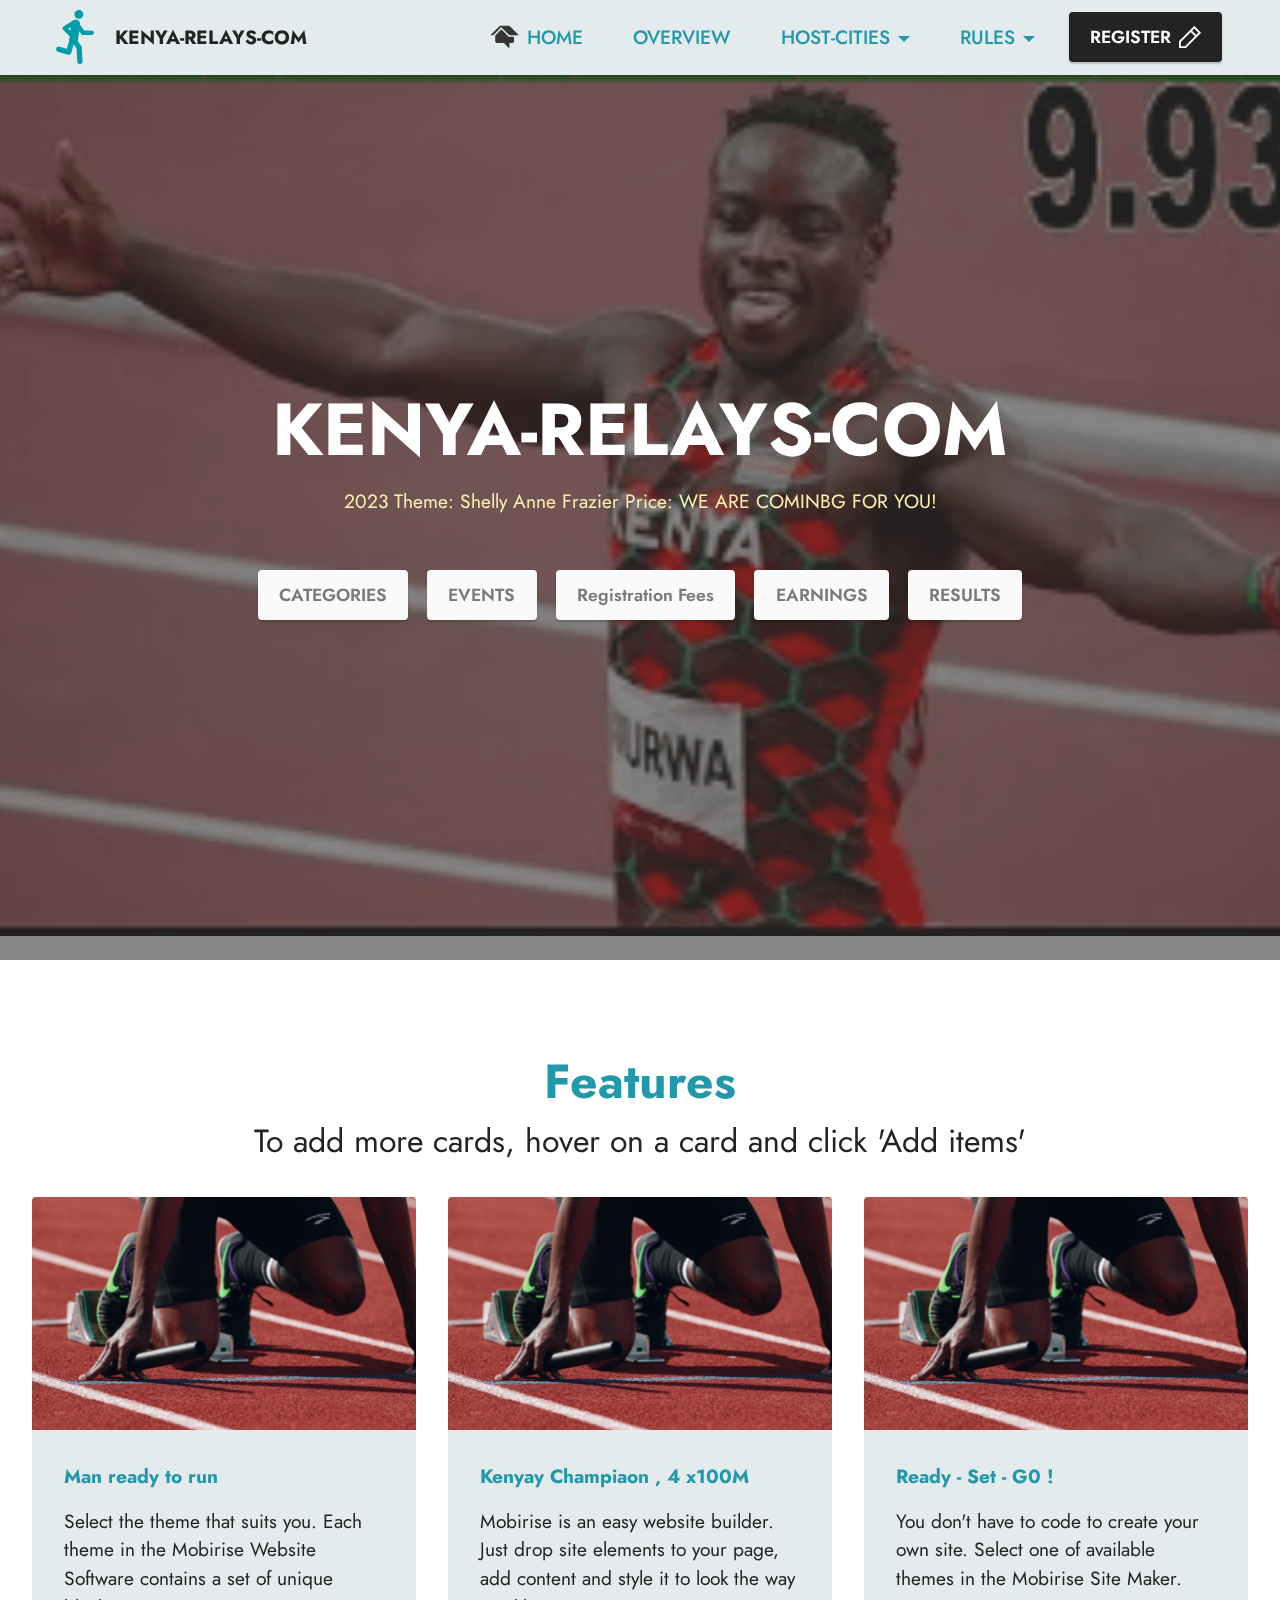
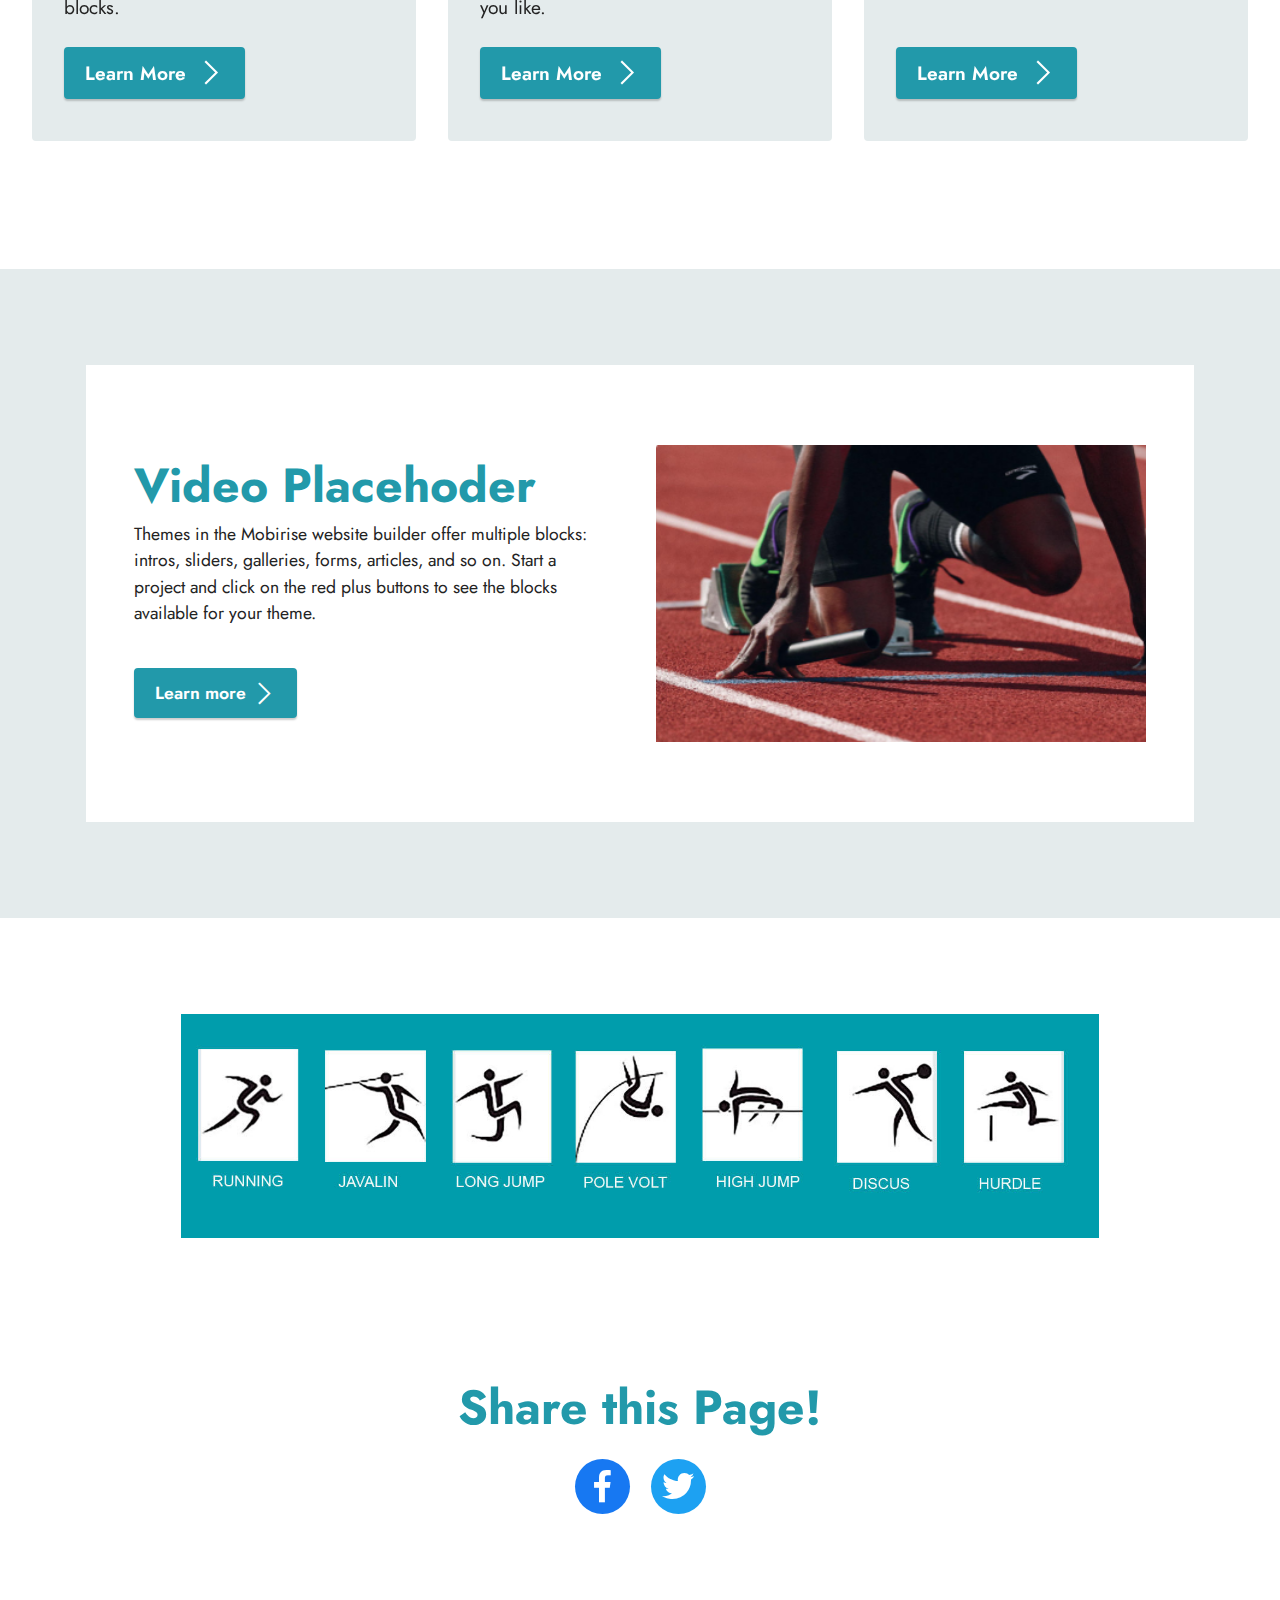
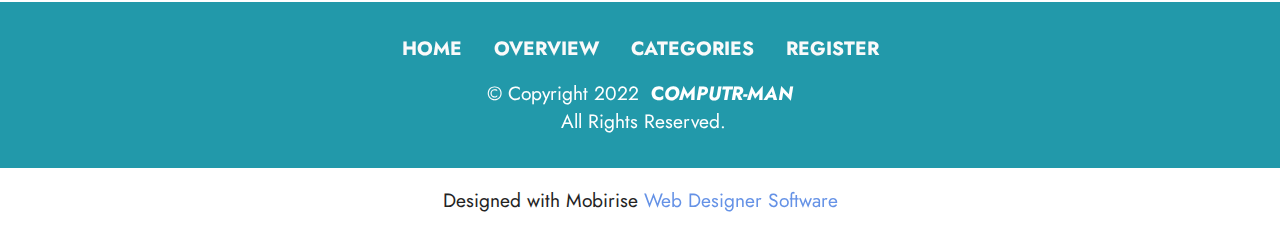
==== index.html @ 881597c3 "create github pages" ====
<!DOCTYPE html>
<html  >
<head>
  <!-- Site made with Mobirise Website Builder v5.6.11, https://mobirise.com -->
  <meta charset="UTF-8">
  <meta http-equiv="X-UA-Compatible" content="IE=edge">
  <meta name="generator" content="Mobirise v5.6.11, mobirise.com">
  <meta name="twitter:card" content="summary_large_image"/>
  <meta name="twitter:image:src" content="">
  <meta property="og:image" content="">
  <meta name="twitter:title" content="Home">
  <meta name="viewport" content="width=device-width, initial-scale=1, minimum-scale=1">
  <link rel="shortcut icon" href="assets/images/logo-copy-108x108.png" type="image/x-icon">
  <meta name="description" content="">
  
  
  <title>Home</title>
  <link rel="stylesheet" href="assets/web/assets/mobirise-icons2/mobirise2.css">
  <link rel="stylesheet" href="assets/bootstrap/css/bootstrap.min.css">
  <link rel="stylesheet" href="assets/bootstrap/css/bootstrap-grid.min.css">
  <link rel="stylesheet" href="assets/bootstrap/css/bootstrap-reboot.min.css">
  <link rel="stylesheet" href="assets/parallax/jarallax.css">
  <link rel="stylesheet" href="assets/dropdown/css/style.css">
  <link rel="stylesheet" href="assets/socicon/css/styles.css">
  <link rel="stylesheet" href="assets/theme/css/style.css">
  <link rel="preload" href="https://fonts.googleapis.com/css?family=Jost:100,200,300,400,500,600,700,800,900,100i,200i,300i,400i,500i,600i,700i,800i,900i&display=swap" as="style" onload="this.onload=null;this.rel='stylesheet'">
  <noscript><link rel="stylesheet" href="https://fonts.googleapis.com/css?family=Jost:100,200,300,400,500,600,700,800,900,100i,200i,300i,400i,500i,600i,700i,800i,900i&display=swap"></noscript>
  <link rel="preload" as="style" href="assets/mobirise/css/mbr-additional.css"><link rel="stylesheet" href="assets/mobirise/css/mbr-additional.css" type="text/css">
  
  
  
  
</head>
<body>
  
  <section data-bs-version="5.1" class="menu menu2 cid-tekeEX6i9Y" once="menu" id="menu2-0">
    
    <nav class="navbar navbar-dropdown navbar-fixed-top navbar-expand-lg">
        <div class="container-fluid">
            <div class="navbar-brand">
                <span class="navbar-logo">
                    <a href="index.html">
                        <img src="assets/images/logo-copy-108x108.png" alt="Mobirise Website Builder" style="height: 3.4rem;">
                    </a>
                </span>
                <span class="navbar-caption-wrap"><a class="navbar-caption text-black text-primary display-7" href="index.html">KENYA-RELAYS-COM</a></span>
            </div>
            <button class="navbar-toggler" type="button" data-toggle="collapse" data-bs-toggle="collapse" data-target="#navbarSupportedContent" data-bs-target="#navbarSupportedContent" aria-controls="navbarNavAltMarkup" aria-expanded="false" aria-label="Toggle navigation">
                <div class="hamburger">
                    <span></span>
                    <span></span>
                    <span></span>
                    <span></span>
                </div>
            </button>
            <div class="collapse navbar-collapse" id="navbarSupportedContent">
                <ul class="navbar-nav nav-dropdown" data-app-modern-menu="true"><li class="nav-item"><a class="nav-link link text-success text-primary display-7" href="index.html"><span class="socicon socicon-homeadvisor mbr-iconfont mbr-iconfont-btn" style="font-size: 28px; color: rgb(53, 53, 53);"></span>HOME</a></li><li class="nav-item"><a class="nav-link link text-success display-7" href="overview.html">OVERVIEW<br></a></li>
                    
                    <li class="nav-item dropdown"><a class="nav-link link dropdown-toggle text-success display-7" href="https://mobiri.se" data-toggle="dropdown-submenu" data-bs-toggle="dropdown" data-bs-auto-close="outside" aria-expanded="true">HOST-CITIES</a><div class="dropdown-menu" aria-labelledby="dropdown-150"><a class="dropdown-item text-success text-primary display-7" href="index.html">Kakamega</a><a class="dropdown-item text-success text-primary display-7" href="index.html">Kisumu</a><a class="dropdown-item text-success text-primary display-7" href="index.html">Machakos</a><a class="dropdown-item text-success text-primary display-7" href="index.html">Kissi</a><a class="dropdown-item text-success text-primary display-7" href="index.html">Mombasa</a><a class="dropdown-item text-success text-primary display-7" href="index.html">Nyeri</a><a class="dropdown-item text-success text-primary display-7" href="index.html">Nairobi</a><a class="text-success show dropdown-item text-primary display-7" href="index.html">Eldoret</a><a class="text-success show dropdown-item text-primary display-7" href="index.html">Malindi</a><a class="text-success dropdown-item text-primary display-7" href="index.html">Nakuru</a></div>
                    </li><li class="nav-item dropdown"><a class="nav-link link text-success text-primary dropdown-toggle display-7" href="rules.html" data-toggle="dropdown-submenu" data-bs-toggle="dropdown" data-bs-auto-close="outside" aria-expanded="false">RULES</a><div class="dropdown-menu" aria-labelledby="dropdown-817"><a class="text-success text-primary dropdown-item display-7" href="notice.html">Notice</a><a class="text-success text-primary show dropdown-item display-7" href="rules.html">Rules</a></div></li></ul>
                
                <div class="navbar-buttons mbr-section-btn"><a class="btn btn-black display-4" href="reg-fees.html"><span class="mobi-mbri mobi-mbri-edit-2 mbr-iconfont mbr-iconfont-btn"></span>REGISTER</a></div>
            </div>
        </div>
    </nav>
</section>

<section data-bs-version="5.1" class="header6 cid-tekeLaPb40 mbr-fullscreen mbr-parallax-background" id="header6-1">

    

    
    <div class="mbr-overlay" style="opacity: 0.6; background-color: rgb(53, 53, 53);"></div>

    <div class="align-center container">
        <div class="row justify-content-center">
            <div class="col-12 col-lg-10">
                <h1 class="mbr-section-title mbr-fonts-style mbr-white mb-3 display-1"><strong>KENYA-RELAYS-COM</strong></h1>
                
                <p class="mbr-text mbr-white mbr-fonts-style display-7">2023 Theme: Shelly Anne Frazier Price:&nbsp;WE ARE COMINBG FOR YOU!<br><br></p>
                <div class="mbr-section-btn mt-3"><a class="btn btn-white display-4" href="categories.html">CATEGORIES</a> <a class="btn btn-white display-4" href="events.html">EVENTS<br></a>  <a class="btn btn-white display-4" href="reg-fees.html">Registration Fees</a> <a class="btn btn-white display-4" href="earnings.html">EARNINGS</a> <a class="btn btn-white display-4" href="results.html">RESULTS</a></div>
            </div>
        </div>
    </div>
</section>

<section data-bs-version="5.1" class="features3 cid-telhMPk4mh" id="features3-2">
    
    
    <div class="container-fluid">
        <div class="mbr-section-head">
            <h4 class="mbr-section-title mbr-fonts-style align-center mb-0 display-2">
                <strong>Features</strong></h4>
            <h5 class="mbr-section-subtitle mbr-fonts-style align-center mb-0 mt-2 display-5">To add more cards, hover on a card and
                click 'Add items'</h5>
        </div>
        <div class="row mt-4">
            
            
            <div class="item features-image сol-12 col-md-6 col-lg-4 active">
                <div class="item-wrapper">
                    <div class="item-img">
                        <img src="assets/images/runner.png" alt="Mobirise Website Builder" data-slide-to="1" data-bs-slide-to="1">
                    </div>
                    <div class="item-content">
                        <h5 class="item-title mbr-fonts-style display-7"><strong>Man ready to run</strong></h5>
                        
                        <p class="mbr-text mbr-fonts-style mt-3 display-7">Select the theme that suits you. Each theme
                            in the Mobirise Website Software contains a set of unique blocks.<br></p>
                    </div>
                    <div class="mbr-section-btn item-footer mt-2"><a href="" class="btn item-btn btn-success display-7" target="_blank"><span class="mobi-mbri mobi-mbri-arrow-next mbr-iconfont mbr-iconfont-btn"></span>Learn More&nbsp;</a></div>
                </div>
            </div><div class="item features-image сol-12 col-md-6 col-lg-4">
                <div class="item-wrapper">
                    <div class="item-img">
                        <img src="assets/images/runner.png" alt="Mobirise Website Builder" data-slide-to="2" data-bs-slide-to="2">
                    </div>
                    <div class="item-content">
                        <h5 class="item-title mbr-fonts-style display-7"><strong>Kenyay Champiaon , 4 x100M</strong></h5>
                        
                        <p class="mbr-text mbr-fonts-style mt-3 display-7">Mobirise is an easy website builder. Just
                            drop site elements to your page, add content and style it to look the way you like.</p>
                    </div>
                    <div class="mbr-section-btn item-footer mt-2"><a href="" class="btn item-btn btn-success display-7" target="_blank"><span class="mobi-mbri mobi-mbri-arrow-next mbr-iconfont mbr-iconfont-btn"></span>Learn More&nbsp;</a></div>
                </div>
            </div><div class="item features-image сol-12 col-md-6 col-lg-4">
                <div class="item-wrapper">
                    <div class="item-img">
                        <img src="assets/images/runner.png" alt="Mobirise Website Builder" data-slide-to="1" data-bs-slide-to="1">
                    </div>
                    <div class="item-content">
                        <h5 class="item-title mbr-fonts-style display-7"><strong>Ready - Set - G0 !</strong></h5>
                        
                        <p class="mbr-text mbr-fonts-style mt-3 display-7">You don't have to code to create your own
                            site. Select one of available themes in the Mobirise Site Maker.</p>
                    </div>
                    <div class="mbr-section-btn item-footer mt-2"><a href="" class="btn item-btn btn-success display-7" target="_blank"><span class="mobi-mbri mobi-mbri-arrow-next mbr-iconfont mbr-iconfont-btn"></span>Learn More&nbsp;</a></div>
                </div>
            </div>
        </div>
    </div>
</section>

<section data-bs-version="5.1" class="features15 cid-temEpa8mpX" id="features16-y">

    

    
    
    <div class="container">
        <div class="content-wrapper">
            <div class="row align-items-center">
                <div class="col-12 col-lg">
                    <div class="text-wrapper">
                        <h6 class="card-title mbr-fonts-style display-2">
                            <strong>Video Placehoder</strong></h6>
                        <p class="mbr-text mbr-fonts-style mb-4 display-4">
                            Themes in the Mobirise website builder offer multiple blocks: intros, sliders, galleries, forms, articles, and so on. Start a project and click on the red plus buttons to see the blocks available for your theme.</p>
                        <div class="mbr-section-btn mt-3"><a class="btn btn-success display-4" href="https://mobiri.se"><span class="mobi-mbri mobi-mbri-arrow-next mbr-iconfont mbr-iconfont-btn"></span>Learn more</a></div>
                    </div>
                </div>
                <div class="col-12 col-lg-6">
                    <div class="image-wrapper">
                        <img src="assets/images/runner.png" alt="Mobirise Website Builder">
                    </div>
                </div>
            </div>
        </div>
    </div>
</section>

<section data-bs-version="5.1" class="image3 cid-teni9Fc3ze" id="image3-11">
    

    
    

    <div class="container">
        <div class="row justify-content-center">
            <div class="col-12 col-lg-10">
                <div class="image-wrapper">
                    <img src="assets/images/8-events-1440x351.jpg" alt="Mobirise Website Builder">
                    <p class="mbr-description mbr-fonts-style mt-2 align-center display-5"></p>
                </div>
            </div>
        </div>
    </div>
</section>

<section data-bs-version="5.1" class="social1 cid-telnlVUtjR" id="share1-8">
    
    

    
    

    <div class="container">
        <div class="media-container-row">
            <div class="col-12">
                <h3 class="mbr-section-title mb-3 align-center mbr-fonts-style display-2">
                    <strong>Share this Page!</strong>
                </h3>
                <div>
                    <div class="mbr-social-likes align-center">
                        <span class="btn btn-social socicon-bg-facebook facebook m-2">
                            <i class="socicon socicon-facebook"></i>
                        </span>
                        <span class="btn btn-social twitter socicon-bg-twitter m-2">
                            <i class="socicon socicon-twitter"></i>
                        </span>
                        
                        
                        
                        
                    </div>
                </div>
            </div>
        </div>
    </div>
</section>

<section data-bs-version="5.1" class="footer3 cid-terdnxniar" once="footers" id="footer3-33">

    

    

    <div class="container">
        <div class="media-container-row align-center mbr-white">
            <div class="row row-links">
                <ul class="foot-menu">
                    
                    
                    
                    
                    
                <li class="foot-menu-item mbr-fonts-style display-7"><a class="text-white text-primary" href="index.html" target="_blank"><strong>HOME</strong></a></li><li class="foot-menu-item mbr-fonts-style display-7"><a class="text-white text-primary" href="overview.html" target="_blank"><strong>OVERVIEW</strong></a></li><li class="foot-menu-item mbr-fonts-style display-7"><a class="text-white text-primary" href="categories.html" target="_blank"><strong>CATEGORIES</strong></a></li><li class="foot-menu-item mbr-fonts-style display-7"><a class="text-white text-primary" href="reg-fees.html" target="_blank"><strong>REGISTER</strong></a></li></ul>
            </div>
            
            <div class="row row-copirayt">
                <p class="mbr-text mb-0 mbr-fonts-style mbr-white align-center display-7">
                    © Copyright 2022&nbsp;&nbsp;<strong>C<em>OMPUTR-MAN</em></strong><br>&nbsp;All Rights Reserved.
                </p>
            </div>
        </div>
    </div>
</section><section class="display-7" style="padding: 0;align-items: center;justify-content: center;flex-wrap: wrap;    align-content: center;display: flex;position: relative;height: 4rem;"><a href="https://mobiri.se/143022" style="flex: 1 1;height: 4rem;position: absolute;width: 100%;z-index: 1;"><img alt="" style="height: 4rem;" src="[data-uri]"></a><p style="margin: 0;text-align: center;" class="display-7">Designed with Mobirise &#8204;</p><a style="z-index:1" href="https://mobirise.com/website-design-software.html">Web Designer Software</a></section><script src="assets/bootstrap/js/bootstrap.bundle.min.js"></script>  <script src="assets/parallax/jarallax.js"></script>  <script src="assets/smoothscroll/smooth-scroll.js"></script>  <script src="assets/ytplayer/index.js"></script>  <script src="assets/dropdown/js/navbar-dropdown.js"></script>  <script src="assets/sociallikes/social-likes.js"></script>  <script src="assets/theme/js/script.js"></script>  
  
  
 <div id="scrollToTop" class="scrollToTop mbr-arrow-up"><a style="text-align: center;"><i class="mbr-arrow-up-icon mbr-arrow-up-icon-cm cm-icon cm-icon-smallarrow-up"></i></a></div>
  </body>
</html>
---- assets/web/assets/mobirise-icons2/mobirise2.css ----
@font-face {
  font-family: 'Moririse2';
  font-display: swap;
  src:  url('mobirise2.eot?f2bix4');
  src:  url('mobirise2.eot?f2bix4#iefix') format('embedded-opentype'),
    url('mobirise2.ttf?f2bix4') format('truetype'),
    url('mobirise2.woff?f2bix4') format('woff'),
    url('mobirise2.svg?f2bix4#mobirise2') format('svg');
  font-weight: normal;
  font-style: normal;
}

[class^="mobi-"], [class*=" mobi-"] {
  /* use !important to prevent issues with browser extensions that change fonts */
  font-family: 'Moririse2' !important;
  speak: none;
  font-style: normal;
  font-weight: normal;
  font-variant: normal;
  text-transform: none;
  line-height: 1;

  /* Better Font Rendering =========== */
  -webkit-font-smoothing: antialiased;
  -moz-osx-font-smoothing: grayscale;
}

.mobi-mbri-add-submenu:before {
  content: "\e900";
}
.mobi-mbri-alert:before {
  content: "\e901";
}
.mobi-mbri-align-center:before {
  content: "\e902";
}
.mobi-mbri-align-justify:before {
  content: "\e903";
}
.mobi-mbri-align-left:before {
  content: "\e904";
}
.mobi-mbri-align-right:before {
  content: "\e905";
}
.mobi-mbri-android:before {
  content: "\e906";
}
.mobi-mbri-apple:before {
  content: "\e907";
}
.mobi-mbri-arrow-down:before {
  content: "\e908";
}
.mobi-mbri-arrow-next:before {
  content: "\e909";
}
.mobi-mbri-arrow-prev:before {
  content: "\e90a";
}
.mobi-mbri-arrow-up:before {
  content: "\e90b";
}
.mobi-mbri-bold:before {
  content: "\e90c";
}
.mobi-mbri-bookmark:before {
  content: "\e90d";
}
.mobi-mbri-bootstrap:before {
  content: "\e90e";
}
.mobi-mbri-briefcase:before {
  content: "\e90f";
}
.mobi-mbri-browse:before {
  content: "\e910";
}
.mobi-mbri-bulleted-list:before {
  content: "\e911";
}
.mobi-mbri-calendar:before {
  content: "\e912";
}
.mobi-mbri-camera:before {
  content: "\e913";
}
.mobi-mbri-cart-add:before {
  content: "\e914";
}
.mobi-mbri-cart-full:before {
  content: "\e915";
}
.mobi-mbri-cash:before {
  content: "\e916";
}
.mobi-mbri-change-style:before {
  content: "\e917";
}
.mobi-mbri-chat:before {
  content: "\e918";
}
.mobi-mbri-clock:before {
  content: "\e919";
}
.mobi-mbri-close:before {
  content: "\e91a";
}
.mobi-mbri-cloud:before {
  content: "\e91b";
}
.mobi-mbri-code:before {
  content: "\e91c";
}
.mobi-mbri-contact-form:before {
  content: "\e91d";
}
.mobi-mbri-credit-card:before {
  content: "\e91e";
}
.mobi-mbri-cursor-click:before {
  content: "\e91f";
}
.mobi-mbri-cust-feedback:before {
  content: "\e920";
}
.mobi-mbri-database:before {
  content: "\e921";
}
.mobi-mbri-delivery:before {
  content: "\e922";
}
.mobi-mbri-desktop:before {
  content: "\e923";
}
.mobi-mbri-devices:before {
  content: "\e924";
}
.mobi-mbri-down:before {
  content: "\e925";
}
.mobi-mbri-download-2:before {
  content: "\e926";
}
.mobi-mbri-download:before {
  content: "\e927";
}
.mobi-mbri-drag-n-drop-2:before {
  content: "\e928";
}
.mobi-mbri-drag-n-drop:before {
  content: "\e929";
}
.mobi-mbri-edit-2:before {
  content: "\e92a";
}
.mobi-mbri-edit:before {
  content: "\e92b";
}
.mobi-mbri-error:before {
  content: "\e92c";
}
.mobi-mbri-extension:before {
  content: "\e92d";
}
.mobi-mbri-features:before {
  content: "\e92e";
}
.mobi-mbri-file:before {
  content: "\e92f";
}
.mobi-mbri-flag:before {
  content: "\e930";
}
.mobi-mbri-folder:before {
  content: "\e931";
}
.mobi-mbri-gift:before {
  content: "\e932";
}
.mobi-mbri-github:before {
  content: "\e933";
}
.mobi-mbri-globe-2:before {
  content: "\e934";
}
.mobi-mbri-globe:before {
  content: "\e935";
}
.mobi-mbri-growing-chart:before {
  content: "\e936";
}
.mobi-mbri-hearth:before {
  content: "\e937";
}
.mobi-mbri-help:before {
  content: "\e938";
}
.mobi-mbri-home:before {
  content: "\e939";
}
.mobi-mbri-hot-cup:before {
  content: "\e93a";
}
.mobi-mbri-idea:before {
  content: "\e93b";
}
.mobi-mbri-image-gallery:before {
  content: "\e93c";
}
.mobi-mbri-image-slider:before {
  content: "\e93d";
}
.mobi-mbri-info:before {
  content: "\e93e";
}
.mobi-mbri-italic:before {
  content: "\e93f";
}
.mobi-mbri-key:before {
  content: "\e940";
}
.mobi-mbri-laptop:before {
  content: "\e941";
}
.mobi-mbri-layers:before {
  content: "\e942";
}
.mobi-mbri-left-right:before {
  content: "\e943";
}
.mobi-mbri-left:before {
  content: "\e944";
}
.mobi-mbri-letter:before {
  content: "\e945";
}
.mobi-mbri-like:before {
  content: "\e946";
}
.mobi-mbri-link:before {
  content: "\e947";
}
.mobi-mbri-lock:before {
  content: "\e948";
}
.mobi-mbri-login:before {
  content: "\e949";
}
.mobi-mbri-logout:before {
  content: "\e94a";
}
.mobi-mbri-magic-stick:before {
  content: "\e94b";
}
.mobi-mbri-map-pin:before {
  content: "\e94c";
}
.mobi-mbri-menu:before {
  content: "\e94d";
}
.mobi-mbri-mobile-2:before {
  content: "\e94e";
}
.mobi-mbri-mobile-horizontal:before {
  content: "\e94f";
}
.mobi-mbri-mobile:before {
  content: "\e950";
}
.mobi-mbri-mobirise:before {
  content: "\e951";
}
.mobi-mbri-more-horizontal:before {
  content: "\e952";
}
.mobi-mbri-more-vertical:before {
  content: "\e953";
}
.mobi-mbri-music:before {
  content: "\e954";
}
.mobi-mbri-new-file:before {
  content: "\e955";
}
.mobi-mbri-numbered-list:before {
  content: "\e956";
}
.mobi-mbri-opened-folder:before {
  content: "\e957";
}
.mobi-mbri-pages:before {
  content: "\e958";
}
.mobi-mbri-paper-plane:before {
  content: "\e959";
}
.mobi-mbri-paperclip:before {
  content: "\e95a";
}
.mobi-mbri-phone:before {
  content: "\e95b";
}
.mobi-mbri-photo:before {
  content: "\e95c";
}
.mobi-mbri-photos:before {
  content: "\e95d";
}
.mobi-mbri-pin:before {
  content: "\e95e";
}
.mobi-mbri-play:before {
  content: "\e95f";
}
.mobi-mbri-plus:before {
  content: "\e960";
}
.mobi-mbri-preview:before {
  content: "\e961";
}
.mobi-mbri-print:before {
  content: "\e962";
}
.mobi-mbri-protect:before {
  content: "\e963";
}
.mobi-mbri-question:before {
  content: "\e964";
}
.mobi-mbri-quote-left:before {
  content: "\e965";
}
.mobi-mbri-quote-right:before {
  content: "\e966";
}
.mobi-mbri-redo:before {
  content: "\e967";
}
.mobi-mbri-refresh:before {
  content: "\e968";
}
.mobi-mbri-responsive-2:before {
  content: "\e969";
}
.mobi-mbri-responsive:before {
  content: "\e96a";
}
.mobi-mbri-right:before {
  content: "\e96b";
}
.mobi-mbri-rocket:before {
  content: "\e96c";
}
.mobi-mbri-sad-face:before {
  content: "\e96d";
}
.mobi-mbri-sale:before {
  content: "\e96e";
}
.mobi-mbri-save:before {
  content: "\e96f";
}
.mobi-mbri-search:before {
  content: "\e970";
}
.mobi-mbri-setting-2:before {
  content: "\e971";
}
.mobi-mbri-setting-3:before {
  content: "\e972";
}
.mobi-mbri-setting:before {
  content: "\e973";
}
.mobi-mbri-share:before {
  content: "\e974";
}
.mobi-mbri-shopping-bag:before {
  content: "\e975";
}
.mobi-mbri-shopping-basket:before {
  content: "\e976";
}
.mobi-mbri-shopping-cart:before {
  content: "\e977";
}
.mobi-mbri-sites:before {
  content: "\e978";
}
.mobi-mbri-smile-face:before {
  content: "\e979";
}
.mobi-mbri-speed:before {
  content: "\e97a";
}
.mobi-mbri-star:before {
  content: "\e97b";
}
.mobi-mbri-success:before {
  content: "\e97c";
}
.mobi-mbri-sun:before {
  content: "\e97d";
}
.mobi-mbri-sun2:before {
  content: "\e97e";
}
.mobi-mbri-tablet-vertical:before {
  content: "\e97f";
}
.mobi-mbri-tablet:before {
  content: "\e980";
}
.mobi-mbri-target:before {
  content: "\e981";
}
.mobi-mbri-timer:before {
  content: "\e982";
}
.mobi-mbri-to-ftp:before {
  content: "\e983";
}
.mobi-mbri-to-local-drive:before {
  content: "\e984";
}
.mobi-mbri-touch-swipe:before {
  content: "\e985";
}
.mobi-mbri-touch:before {
  content: "\e986";
}
.mobi-mbri-trash:before {
  content: "\e987";
}
.mobi-mbri-underline:before {
  content: "\e988";
}
.mobi-mbri-undo:before {
  content: "\e989";
}
.mobi-mbri-unlink:before {
  content: "\e98a";
}
.mobi-mbri-unlock:before {
  content: "\e98b";
}
.mobi-mbri-up-down:before {
  content: "\e98c";
}
.mobi-mbri-up:before {
  content: "\e98d";
}
.mobi-mbri-update:before {
  content: "\e98e";
}
.mobi-mbri-upload-2:before {
  content: "\e98f";
}
.mobi-mbri-upload:before {
  content: "\e990";
}
.mobi-mbri-user-2:before {
  content: "\e991";
}
.mobi-mbri-user:before {
  content: "\e992";
}
.mobi-mbri-users:before {
  content: "\e993";
}
.mobi-mbri-video-play:before {
  content: "\e994";
}
.mobi-mbri-video:before {
  content: "\e995";
}
.mobi-mbri-watch:before {
  content: "\e996";
}
.mobi-mbri-website-theme-2:before {
  content: "\e997";
}
.mobi-mbri-website-theme:before {
  content: "\e998";
}
.mobi-mbri-wifi:before {
  content: "\e999";
}
.mobi-mbri-windows:before {
  content: "\e99a";
}
.mobi-mbri-zoom-in:before {
  content: "\e99b";
}
.mobi-mbri-zoom-out:before {
  content: "\e99c";
}
---- assets/parallax/jarallax.css ----
.jarallax {
    position: relative;
    z-index: 0;
}
.jarallax > .jarallax-img {
    position: absolute;
    object-fit: cover;
    /* support for plugin https://github.com/bfred-it/object-fit-images */
    font-family: 'object-fit: cover;';
    top: 0;
    left: 0;
    width: 100%;
    height: 100%;
    z-index: -1;
}
---- assets/dropdown/css/style.css ----
.navbar-dropdown {
  left: 0;
  padding: 0;
  position: absolute;
  right: 0;
  top: 0;
  transition: all 0.45s ease;
  z-index: 1030;
  background: #282828; }
  .navbar-dropdown .navbar-logo {
    margin-right: 0.8rem;
    transition: margin 0.3s ease-in-out;
    vertical-align: middle; }
    .navbar-dropdown .navbar-logo img {
      height: 3.125rem;
      transition: all 0.3s ease-in-out; }
    .navbar-dropdown .navbar-logo.mbr-iconfont {
      font-size: 3.125rem;
      line-height: 3.125rem; }
  .navbar-dropdown .navbar-caption {
    font-weight: 700;
    white-space: normal;
    vertical-align: -4px;
    line-height: 3.125rem !important; }
    .navbar-dropdown .navbar-caption, .navbar-dropdown .navbar-caption:hover {
      color: inherit;
      text-decoration: none; }
  .navbar-dropdown .mbr-iconfont + .navbar-caption {
    vertical-align: -1px; }
  .navbar-dropdown.navbar-fixed-top {
    position: fixed; }
  .navbar-dropdown .navbar-brand span {
    vertical-align: -4px; }
  .navbar-dropdown.bg-color.transparent {
    background: none; }
  .navbar-dropdown.navbar-short .navbar-brand {
    padding: 0.625rem 0; }
    .navbar-dropdown.navbar-short .navbar-brand span {
      vertical-align: -1px; }
  .navbar-dropdown.navbar-short .navbar-caption {
    line-height: 2.375rem !important;
    vertical-align: -2px; }
  .navbar-dropdown.navbar-short .navbar-logo {
    margin-right: 0.5rem; }
    .navbar-dropdown.navbar-short .navbar-logo img {
      height: 2.375rem; }
    .navbar-dropdown.navbar-short .navbar-logo.mbr-iconfont {
      font-size: 2.375rem;
      line-height: 2.375rem; }
  .navbar-dropdown.navbar-short .mbr-table-cell {
    height: 3.625rem; }
  .navbar-dropdown .navbar-close {
    left: 0.6875rem;
    position: fixed;
    top: 0.75rem;
    z-index: 1000; }
  .navbar-dropdown .hamburger-icon {
    content: "";
    display: inline-block;
    vertical-align: middle;
    width: 16px;
    -webkit-box-shadow: 0 -6px 0 1px #282828,0 0 0 1px #282828,0 6px 0 1px #282828;
    -moz-box-shadow: 0 -6px 0 1px #282828,0 0 0 1px #282828,0 6px 0 1px #282828;
    box-shadow: 0 -6px 0 1px #282828,0 0 0 1px #282828,0 6px 0 1px #282828; }

.dropdown-menu .dropdown-toggle[data-toggle="dropdown-submenu"]::after {
  border-bottom: 0.35em solid transparent;
  border-left: 0.35em solid;
  border-right: 0;
  border-top: 0.35em solid transparent;
  margin-left: 0.3rem; }

.dropdown-menu .dropdown-item:focus {
  outline: 0; }

.nav-dropdown {
  font-size: 0.75rem;
  font-weight: 500;
  height: auto !important; }
  .nav-dropdown .nav-btn {
    padding-left: 1rem; }
  .nav-dropdown .link {
    margin: .667em 1.667em;
    font-weight: 500;
    padding: 0;
    transition: color .2s ease-in-out; }
    .nav-dropdown .link.dropdown-toggle {
      margin-right: 2.583em; }
      .nav-dropdown .link.dropdown-toggle::after {
        margin-left: .25rem;
        border-top: 0.35em solid;
        border-right: 0.35em solid transparent;
        border-left: 0.35em solid transparent;
        border-bottom: 0; }
      .nav-dropdown .link.dropdown-toggle[aria-expanded="true"] {
        margin: 0;
        padding: 0.667em 3.263em  0.667em 1.667em; }
  .nav-dropdown .link::after,
  .nav-dropdown .dropdown-item::after {
    color: inherit; }
  .nav-dropdown .btn {
    font-size: 0.75rem;
    font-weight: 700;
    letter-spacing: 0;
    margin-bottom: 0;
    padding-left: 1.25rem;
    padding-right: 1.25rem; }
  .nav-dropdown .dropdown-menu {
    border-radius: 0;
    border: 0;
    left: 0;
    margin: 0;
    padding-bottom: 1.25rem;
    padding-top: 1.25rem;
    position: relative; }
  .nav-dropdown .dropdown-submenu {
    margin-left: 0.125rem;
    top: 0; }
  .nav-dropdown .dropdown-item {
    font-weight: 500;
    line-height: 2;
    padding: 0.3846em 4.615em 0.3846em 1.5385em;
    position: relative;
    transition: color .2s ease-in-out, background-color .2s ease-in-out; }
    .nav-dropdown .dropdown-item::after {
      margin-top: -0.3077em;
      position: absolute;
      right: 1.1538em;
      top: 50%; }
    .nav-dropdown .dropdown-item:focus, .nav-dropdown .dropdown-item:hover {
      background: none; }

@media (max-width: 767px) {
  .nav-dropdown.navbar-toggleable-sm {
    bottom: 0;
    display: none;
    left: 0;
    overflow-x: hidden;
    position: fixed;
    top: 0;
    transform: translateX(-100%);
    -ms-transform: translateX(-100%);
    -webkit-transform: translateX(-100%);
    width: 18.75rem;
    z-index: 999; } }
.nav-dropdown.navbar-toggleable-xl {
  bottom: 0;
  display: none;
  left: 0;
  overflow-x: hidden;
  position: fixed;
  top: 0;
  transform: translateX(-100%);
  -ms-transform: translateX(-100%);
  -webkit-transform: translateX(-100%);
  width: 18.75rem;
  z-index: 999; }

.nav-dropdown-sm {
  display: block !important;
  overflow-x: hidden;
  overflow: auto;
  padding-top: 3.875rem; }
  .nav-dropdown-sm::after {
    content: "";
    display: block;
    height: 3rem;
    width: 100%; }
  .nav-dropdown-sm.collapse.in ~ .navbar-close {
    display: block !important; }
  .nav-dropdown-sm.collapsing, .nav-dropdown-sm.collapse.in {
    transform: translateX(0);
    -ms-transform: translateX(0);
    -webkit-transform: translateX(0);
    transition: all 0.25s ease-out;
    -webkit-transition: all 0.25s ease-out;
    background: #282828; }
  .nav-dropdown-sm.collapsing[aria-expanded="false"] {
    transform: translateX(-100%);
    -ms-transform: translateX(-100%);
    -webkit-transform: translateX(-100%); }
  .nav-dropdown-sm .nav-item {
    display: block;
    margin-left: 0 !important;
    padding-left: 0; }
  .nav-dropdown-sm .link,
  .nav-dropdown-sm .dropdown-item {
    border-top: 1px dotted rgba(255, 255, 255, 0.1);
    font-size: 0.8125rem;
    line-height: 1.6;
    margin: 0 !important;
    padding: 0.875rem 2.4rem 0.875rem 1.5625rem !important;
    position: relative;
    white-space: normal; }
    .nav-dropdown-sm .link:focus, .nav-dropdown-sm .link:hover,
    .nav-dropdown-sm .dropdown-item:focus,
    .nav-dropdown-sm .dropdown-item:hover {
      background: rgba(0, 0, 0, 0.2) !important;
      color: #c0a375; }
  .nav-dropdown-sm .nav-btn {
    position: relative;
    padding: 1.5625rem 1.5625rem 0 1.5625rem; }
    .nav-dropdown-sm .nav-btn::before {
      border-top: 1px dotted rgba(255, 255, 255, 0.1);
      content: "";
      left: 0;
      position: absolute;
      top: 0;
      width: 100%; }
    .nav-dropdown-sm .nav-btn + .nav-btn {
      padding-top: 0.625rem; }
      .nav-dropdown-sm .nav-btn + .nav-btn::before {
        display: none; }
  .nav-dropdown-sm .btn {
    padding: 0.625rem 0; }
  .nav-dropdown-sm .dropdown-toggle[data-toggle="dropdown-submenu"]::after {
    margin-left: .25rem;
    border-top: 0.35em solid;
    border-right: 0.35em solid transparent;
    border-left: 0.35em solid transparent;
    border-bottom: 0; }
  .nav-dropdown-sm .dropdown-toggle[data-toggle="dropdown-submenu"][aria-expanded="true"]::after {
    border-top: 0;
    border-right: 0.35em solid transparent;
    border-left: 0.35em solid transparent;
    border-bottom: 0.35em solid; }
  .nav-dropdown-sm .dropdown-menu {
    margin: 0;
    padding: 0;
    position: relative;
    top: 0;
    left: 0;
    width: 100%;
    border: 0;
    float: none;
    border-radius: 0;
    background: none; }
  .nav-dropdown-sm .dropdown-submenu {
    left: 100%;
    margin-left: 0.125rem;
    margin-top: -1.25rem;
    top: 0; }

.navbar-toggleable-sm .nav-dropdown .dropdown-menu {
  position: absolute; }

.navbar-toggleable-sm .nav-dropdown .dropdown-submenu {
  left: 100%;
  margin-left: 0.125rem;
  margin-top: -1.25rem;
  top: 0; }

.navbar-toggleable-sm.opened .nav-dropdown .dropdown-menu {
  position: relative; }

.navbar-toggleable-sm.opened .nav-dropdown .dropdown-submenu {
  left: 0;
  margin-left: 00rem;
  margin-top: 0rem;
  top: 0; }

.is-builder .nav-dropdown.collapsing {
  transition: none !important; }
---- assets/socicon/css/styles.css ----
@charset "UTF-8";

@font-face {
  font-family: 'Socicon';
  src:  url('../fonts/socicon.eot');
  src:  url('../fonts/socicon.eot?#iefix') format('embedded-opentype'),
    url('../fonts/socicon.woff2') format('woff2'),
    url('../fonts/socicon.ttf') format('truetype'),
    url('../fonts/socicon.woff') format('woff'),
    url('../fonts/socicon.svg#socicon') format('svg');
  font-weight: normal;
  font-style: normal;
  font-display: swap;
}

[data-icon]:before {
  font-family: "socicon" !important;
  content: attr(data-icon);
  font-style: normal !important;
  font-weight: normal !important;
  font-variant: normal !important;
  text-transform: none !important;
  speak: none;
  line-height: 1;
  -webkit-font-smoothing: antialiased;
  -moz-osx-font-smoothing: grayscale;
}

[class^="socicon-"], [class*=" socicon-"] {
  /* use !important to prevent issues with browser extensions that change fonts */
  font-family: 'Socicon' !important;
  speak: none;
  font-style: normal;
  font-weight: normal;
  font-variant: normal;
  text-transform: none;
  line-height: 1;

  /* Better Font Rendering =========== */
  -webkit-font-smoothing: antialiased;
  -moz-osx-font-smoothing: grayscale;
}

.socicon-eitaa:before {
  content: "\e97c";
}
.socicon-soroush:before {
  content: "\e97d";
}
.socicon-bale:before {
  content: "\e97e";
}
.socicon-zazzle:before {
  content: "\e97b";
}
.socicon-society6:before {
  content: "\e97a";
}
.socicon-redbubble:before {
  content: "\e979";
}
.socicon-avvo:before {
  content: "\e978";
}
.socicon-stitcher:before {
  content: "\e977";
}
.socicon-googlehangouts:before {
  content: "\e974";
}
.socicon-dlive:before {
  content: "\e975";
}
.socicon-vsco:before {
  content: "\e976";
}
.socicon-flipboard:before {
  content: "\e973";
}
.socicon-ubuntu:before {
  content: "\e958";
}
.socicon-artstation:before {
  content: "\e959";
}
.socicon-invision:before {
  content: "\e95a";
}
.socicon-torial:before {
  content: "\e95b";
}
.socicon-collectorz:before {
  content: "\e95c";
}
.socicon-seenthis:before {
  content: "\e95d";
}
.socicon-googleplaymusic:before {
  content: "\e95e";
}
.socicon-debian:before {
  content: "\e95f";
}
.socicon-filmfreeway:before {
  content: "\e960";
}
.socicon-gnome:before {
  content: "\e961";
}
.socicon-itchio:before {
  content: "\e962";
}
.socicon-jamendo:before {
  content: "\e963";
}
.socicon-mix:before {
  content: "\e964";
}
.socicon-sharepoint:before {
  content: "\e965";
}
.socicon-tinder:before {
  content: "\e966";
}
.socicon-windguru:before {
  content: "\e967";
}
.socicon-cdbaby:before {
  content: "\e968";
}
.socicon-elementaryos:before {
  content: "\e969";
}
.socicon-stage32:before {
  content: "\e96a";
}
.socicon-tiktok:before {
  content: "\e96b";
}
.socicon-gitter:before {
  content: "\e96c";
}
.socicon-letterboxd:before {
  content: "\e96d";
}
.socicon-threema:before {
  content: "\e96e";
}
.socicon-splice:before {
  content: "\e96f";
}
.socicon-metapop:before {
  content: "\e970";
}
.socicon-naver:before {
  content: "\e971";
}
.socicon-remote:before {
  content: "\e972";
}
.socicon-internet:before {
  content: "\e957";
}
.socicon-moddb:before {
  content: "\e94b";
}
.socicon-indiedb:before {
  content: "\e94c";
}
.socicon-traxsource:before {
  content: "\e94d";
}
.socicon-gamefor:before {
  content: "\e94e";
}
.socicon-pixiv:before {
  content: "\e94f";
}
.socicon-myanimelist:before {
  content: "\e950";
}
.socicon-blackberry:before {
  content: "\e951";
}
.socicon-wickr:before {
  content: "\e952";
}
.socicon-spip:before {
  content: "\e953";
}
.socicon-napster:before {
  content: "\e954";
}
.socicon-beatport:before {
  content: "\e955";
}
.socicon-hackerone:before {
  content: "\e956";
}
.socicon-hackernews:before {
  content: "\e946";
}
.socicon-smashwords:before {
  content: "\e947";
}
.socicon-kobo:before {
  content: "\e948";
}
.socicon-bookbub:before {
  content: "\e949";
}
.socicon-mailru:before {
  content: "\e94a";
}
.socicon-gitlab:before {
  content: "\e945";
}
.socicon-instructables:before {
  content: "\e944";
}
.socicon-portfolio:before {
  content: "\e943";
}
.socicon-codered:before {
  content: "\e940";
}
.socicon-origin:before {
  content: "\e941";
}
.socicon-nextdoor:before {
  content: "\e942";
}
.socicon-udemy:before {
  content: "\e93f";
}
.socicon-livemaster:before {
  content: "\e93e";
}
.socicon-crunchbase:before {
  content: "\e93b";
}
.socicon-homefy:before {
  content: "\e93c";
}
.socicon-calendly:before {
  content: "\e93d";
}
.socicon-realtor:before {
  content: "\e90f";
}
.socicon-tidal:before {
  content: "\e910";
}
.socicon-qobuz:before {
  content: "\e911";
}
.socicon-natgeo:before {
  content: "\e912";
}
.socicon-mastodon:before {
  content: "\e913";
}
.socicon-unsplash:before {
  content: "\e914";
}
.socicon-homeadvisor:before {
  content: "\e915";
}
.socicon-angieslist:before {
  content: "\e916";
}
.socicon-codepen:before {
  content: "\e917";
}
.socicon-slack:before {
  content: "\e918";
}
.socicon-openaigym:before {
  content: "\e919";
}
.socicon-logmein:before {
  content: "\e91a";
}
.socicon-fiverr:before {
  content: "\e91b";
}
.socicon-gotomeeting:before {
  content: "\e91c";
}
.socicon-aliexpress:before {
  content: "\e91d";
}
.socicon-guru:before {
  content: "\e91e";
}
.socicon-appstore:before {
  content: "\e91f";
}
.socicon-homes:before {
  content: "\e920";
}
.socicon-zoom:before {
  content: "\e921";
}
.socicon-alibaba:before {
  content: "\e922";
}
.socicon-craigslist:before {
  content: "\e923";
}
.socicon-wix:before {
  content: "\e924";
}
.socicon-redfin:before {
  content: "\e925";
}
.socicon-googlecalendar:before {
  content: "\e926";
}
.socicon-shopify:before {
  content: "\e927";
}
.socicon-freelancer:before {
  content: "\e928";
}
.socicon-seedrs:before {
  content: "\e929";
}
.socicon-bing:before {
  content: "\e92a";
}
.socicon-doodle:before {
  content: "\e92b";
}
.socicon-bonanza:before {
  content: "\e92c";
}
.socicon-squarespace:before {
  content: "\e92d";
}
.socicon-toptal:before {
  content: "\e92e";
}
.socicon-gust:before {
  content: "\e92f";
}
.socicon-ask:before {
  content: "\e930";
}
.socicon-trulia:before {
  content: "\e931";
}
.socicon-loomly:before {
  content: "\e932";
}
.socicon-ghost:before {
  content: "\e933";
}
.socicon-upwork:before {
  content: "\e934";
}
.socicon-fundable:before {
  content: "\e935";
}
.socicon-booking:before {
  content: "\e936";
}
.socicon-googlemaps:before {
  content: "\e937";
}
.socicon-zillow:before {
  content: "\e938";
}
.socicon-niconico:before {
  content: "\e939";
}
.socicon-toneden:before {
  content: "\e93a";
}
.socicon-augment:before {
  content: "\e908";
}
.socicon-bitbucket:before {
  content: "\e909";
}
.socicon-fyuse:before {
  content: "\e90a";
}
.socicon-yt-gaming:before {
  content: "\e90b";
}
.socicon-sketchfab:before {
  content: "\e90c";
}
.socicon-mobcrush:before {
  content: "\e90d";
}
.socicon-microsoft:before {
  content: "\e90e";
}
.socicon-pandora:before {
  content: "\e907";
}
.socicon-messenger:before {
  content: "\e906";
}
.socicon-gamewisp:before {
  content: "\e905";
}
.socicon-bloglovin:before {
  content: "\e904";
}
.socicon-tunein:before {
  content: "\e903";
}
.socicon-gamejolt:before {
  content: "\e901";
}
.socicon-trello:before {
  content: "\e902";
}
.socicon-spreadshirt:before {
  content: "\e900";
}
.socicon-500px:before {
  content: "\e000";
}
.socicon-8tracks:before {
  content: "\e001";
}
.socicon-airbnb:before {
  content: "\e002";
}
.socicon-alliance:before {
  content: "\e003";
}
.socicon-amazon:before {
  content: "\e004";
}
.socicon-amplement:before {
  content: "\e005";
}
.socicon-android:before {
  content: "\e006";
}
.socicon-angellist:before {
  content: "\e007";
}
.socicon-apple:before {
  content: "\e008";
}
.socicon-appnet:before {
  content: "\e009";
}
.socicon-baidu:before {
  content: "\e00a";
}
.socicon-bandcamp:before {
  content: "\e00b";
}
.socicon-battlenet:before {
  content: "\e00c";
}
.socicon-mixer:before {
  content: "\e00d";
}
.socicon-bebee:before {
  content: "\e00e";
}
.socicon-bebo:before {
  content: "\e00f";
}
.socicon-behance:before {
  content: "\e010";
}
.socicon-blizzard:before {
  content: "\e011";
}
.socicon-blogger:before {
  content: "\e012";
}
.socicon-buffer:before {
  content: "\e013";
}
.socicon-chrome:before {
  content: "\e014";
}
.socicon-coderwall:before {
  content: "\e015";
}
.socicon-curse:before {
  content: "\e016";
}
.socicon-dailymotion:before {
  content: "\e017";
}
.socicon-deezer:before {
  content: "\e018";
}
.socicon-delicious:before {
  content: "\e019";
}
.socicon-deviantart:before {
  content: "\e01a";
}
.socicon-diablo:before {
  content: "\e01b";
}
.socicon-digg:before {
  content: "\e01c";
}
.socicon-discord:before {
  content: "\e01d";
}
.socicon-disqus:before {
  content: "\e01e";
}
.socicon-douban:before {
  content: "\e01f";
}
.socicon-draugiem:before {
  content: "\e020";
}
.socicon-dribbble:before {
  content: "\e021";
}
.socicon-drupal:before {
  content: "\e022";
}
.socicon-ebay:before {
  content: "\e023";
}
.socicon-ello:before {
  content: "\e024";
}
.socicon-endomodo:before {
  content: "\e025";
}
.socicon-envato:before {
  content: "\e026";
}
.socicon-etsy:before {
  content: "\e027";
}
.socicon-facebook:before {
  content: "\e028";
}
.socicon-feedburner:before {
  content: "\e029";
}
.socicon-filmweb:before {
  content: "\e02a";
}
.socicon-firefox:before {
  content: "\e02b";
}
.socicon-flattr:before {
  content: "\e02c";
}
.socicon-flickr:before {
  content: "\e02d";
}
.socicon-formulr:before {
  content: "\e02e";
}
.socicon-forrst:before {
  content: "\e02f";
}
.socicon-foursquare:before {
  content: "\e030";
}
.socicon-friendfeed:before {
  content: "\e031";
}
.socicon-github:before {
  content: "\e032";
}
.socicon-goodreads:before {
  content: "\e033";
}
.socicon-google:before {
  content: "\e034";
}
.socicon-googlescholar:before {
  content: "\e035";
}
.socicon-googlegroups:before {
  content: "\e036";
}
.socicon-googlephotos:before {
  content: "\e037";
}
.socicon-googleplus:before {
  content: "\e038";
}
.socicon-grooveshark:before {
  content: "\e039";
}
.socicon-hackerrank:before {
  content: "\e03a";
}
.socicon-hearthstone:before {
  content: "\e03b";
}
.socicon-hellocoton:before {
  content: "\e03c";
}
.socicon-heroes:before {
  content: "\e03d";
}
.socicon-smashcast:before {
  content: "\e03e";
}
.socicon-horde:before {
  content: "\e03f";
}
.socicon-houzz:before {
  content: "\e040";
}
.socicon-icq:before {
  content: "\e041";
}
.socicon-identica:before {
  content: "\e042";
}
.socicon-imdb:before {
  content: "\e043";
}
.socicon-instagram:before {
  content: "\e044";
}
.socicon-issuu:before {
  content: "\e045";
}
.socicon-istock:before {
  content: "\e046";
}
.socicon-itunes:before {
  content: "\e047";
}
.socicon-keybase:before {
  content: "\e048";
}
.socicon-lanyrd:before {
  content: "\e049";
}
.socicon-lastfm:before {
  content: "\e04a";
}
.socicon-line:before {
  content: "\e04b";
}
.socicon-linkedin:before {
  content: "\e04c";
}
.socicon-livejournal:before {
  content: "\e04d";
}
.socicon-lyft:before {
  content: "\e04e";
}
.socicon-macos:before {
  content: "\e04f";
}
.socicon-mail:before {
  content: "\e050";
}
.socicon-medium:before {
  content: "\e051";
}
.socicon-meetup:before {
  content: "\e052";
}
.socicon-mixcloud:before {
  content: "\e053";
}
.socicon-modelmayhem:before {
  content: "\e054";
}
.socicon-mumble:before {
  content: "\e055";
}
.socicon-myspace:before {
  content: "\e056";
}
.socicon-newsvine:before {
  content: "\e057";
}
.socicon-nintendo:before {
  content: "\e058";
}
.socicon-npm:before {
  content: "\e059";
}
.socicon-odnoklassniki:before {
  content: "\e05a";
}
.socicon-openid:before {
  content: "\e05b";
}
.socicon-opera:before {
  content: "\e05c";
}
.socicon-outlook:before {
  content: "\e05d";
}
.socicon-overwatch:before {
  content: "\e05e";
}
.socicon-patreon:before {
  content: "\e05f";
}
.socicon-paypal:before {
  content: "\e060";
}
.socicon-periscope:before {
  content: "\e061";
}
.socicon-persona:before {
  content: "\e062";
}
.socicon-pinterest:before {
  content: "\e063";
}
.socicon-play:before {
  content: "\e064";
}
.socicon-player:before {
  content: "\e065";
}
.socicon-playstation:before {
  content: "\e066";
}
.socicon-pocket:before {
  content: "\e067";
}
.socicon-qq:before {
  content: "\e068";
}
.socicon-quora:before {
  content: "\e069";
}
.socicon-raidcall:before {
  content: "\e06a";
}
.socicon-ravelry:before {
  content: "\e06b";
}
.socicon-reddit:before {
  content: "\e06c";
}
.socicon-renren:before {
  content: "\e06d";
}
.socicon-researchgate:before {
  content: "\e06e";
}
.socicon-residentadvisor:before {
  content: "\e06f";
}
.socicon-reverbnation:before {
  content: "\e070";
}
.socicon-rss:before {
  content: "\e071";
}
.socicon-sharethis:before {
  content: "\e072";
}
.socicon-skype:before {
  content: "\e073";
}
.socicon-slideshare:before {
  content: "\e074";
}
.socicon-smugmug:before {
  content: "\e075";
}
.socicon-snapchat:before {
  content: "\e076";
}
.socicon-songkick:before {
  content: "\e077";
}
.socicon-soundcloud:before {
  content: "\e078";
}
.socicon-spotify:before {
  content: "\e079";
}
.socicon-stackexchange:before {
  content: "\e07a";
}
.socicon-stackoverflow:before {
  content: "\e07b";
}
.socicon-starcraft:before {
  content: "\e07c";
}
.socicon-stayfriends:before {
  content: "\e07d";
}
.socicon-steam:before {
  content: "\e07e";
}
.socicon-storehouse:before {
  content: "\e07f";
}
.socicon-strava:before {
  content: "\e080";
}
.socicon-streamjar:before {
  content: "\e081";
}
.socicon-stumbleupon:before {
  content: "\e082";
}
.socicon-swarm:before {
  content: "\e083";
}
.socicon-teamspeak:before {
  content: "\e084";
}
.socicon-teamviewer:before {
  content: "\e085";
}
.socicon-technorati:before {
  content: "\e086";
}
.socicon-telegram:before {
  content: "\e087";
}
.socicon-tripadvisor:before {
  content: "\e088";
}
.socicon-tripit:before {
  content: "\e089";
}
.socicon-triplej:before {
  content: "\e08a";
}
.socicon-tumblr:before {
  content: "\e08b";
}
.socicon-twitch:before {
  content: "\e08c";
}
.socicon-twitter:before {
  content: "\e08d";
}
.socicon-uber:before {
  content: "\e08e";
}
.socicon-ventrilo:before {
  content: "\e08f";
}
.socicon-viadeo:before {
  content: "\e090";
}
.socicon-viber:before {
  content: "\e091";
}
.socicon-viewbug:before {
  content: "\e092";
}
.socicon-vimeo:before {
  content: "\e093";
}
.socicon-vine:before {
  content: "\e094";
}
.socicon-vkontakte:before {
  content: "\e095";
}
.socicon-warcraft:before {
  content: "\e096";
}
.socicon-wechat:before {
  content: "\e097";
}
.socicon-weibo:before {
  content: "\e098";
}
.socicon-whatsapp:before {
  content: "\e099";
}
.socicon-wikipedia:before {
  content: "\e09a";
}
.socicon-windows:before {
  content: "\e09b";
}
.socicon-wordpress:before {
  content: "\e09c";
}
.socicon-wykop:before {
  content: "\e09d";
}
.socicon-xbox:before {
  content: "\e09e";
}
.socicon-xing:before {
  content: "\e09f";
}
.socicon-yahoo:before {
  content: "\e0a0";
}
.socicon-yammer:before {
  content: "\e0a1";
}
.socicon-yandex:before {
  content: "\e0a2";
}
.socicon-yelp:before {
  content: "\e0a3";
}
.socicon-younow:before {
  content: "\e0a4";
}
.socicon-youtube:before {
  content: "\e0a5";
}
.socicon-zapier:before {
  content: "\e0a6";
}
.socicon-zerply:before {
  content: "\e0a7";
}
.socicon-zomato:before {
  content: "\e0a8";
}
.socicon-zynga:before {
  content: "\e0a9";
}
---- assets/theme/css/style.css ----
@charset "UTF-8";
section {
  background-color: #ffffff;
}

body {
  font-style: normal;
  line-height: 1.5;
  font-weight: 400;
  color: #232323;
  position: relative;
}

button {
  background-color: transparent;
  border-color: transparent;
}

section,
.container,
.container-fluid {
  position: relative;
  word-wrap: break-word;
}

a.mbr-iconfont:hover {
  text-decoration: none;
}

.article .lead p,
.article .lead ul,
.article .lead ol,
.article .lead pre,
.article .lead blockquote {
  margin-bottom: 0;
}

a {
  font-style: normal;
  font-weight: 400;
  cursor: pointer;
}
a, a:hover {
  text-decoration: none;
}

.mbr-section-title {
  font-style: normal;
  line-height: 1.3;
}

.mbr-section-subtitle {
  line-height: 1.3;
}

.mbr-text {
  font-style: normal;
  line-height: 1.7;
}

h1,
h2,
h3,
h4,
h5,
h6,
.display-1,
.display-2,
.display-4,
.display-5,
.display-7,
span,
p,
a {
  line-height: 1;
  word-break: break-word;
  word-wrap: break-word;
  font-weight: 400;
}

b,
strong {
  font-weight: bold;
}

input:-webkit-autofill, input:-webkit-autofill:hover, input:-webkit-autofill:focus, input:-webkit-autofill:active {
  transition-delay: 9999s;
  -webkit-transition-property: background-color, color;
  transition-property: background-color, color;
}

textarea[type=hidden] {
  display: none;
}

section {
  background-position: 50% 50%;
  background-repeat: no-repeat;
  background-size: cover;
}
section .mbr-background-video,
section .mbr-background-video-preview {
  position: absolute;
  bottom: 0;
  left: 0;
  right: 0;
  top: 0;
}

.hidden {
  visibility: hidden;
}

.mbr-z-index20 {
  z-index: 20;
}

/*! Base colors */
.mbr-white {
  color: #ffffff;
}

.mbr-black {
  color: #111111;
}

.mbr-bg-white {
  background-color: #ffffff;
}

.mbr-bg-black {
  background-color: #000000;
}

/*! Text-aligns */
.align-left {
  text-align: left;
}

.align-center {
  text-align: center;
}

.align-right {
  text-align: right;
}

/*! Font-weight  */
.mbr-light {
  font-weight: 300;
}

.mbr-regular {
  font-weight: 400;
}

.mbr-semibold {
  font-weight: 500;
}

.mbr-bold {
  font-weight: 700;
}

/*! Media  */
.media-content {
  flex-basis: 100%;
}

.media-container-row {
  display: flex;
  flex-direction: row;
  flex-wrap: wrap;
  justify-content: center;
  align-content: center;
  align-items: start;
}
.media-container-row .media-size-item {
  width: 400px;
}

.media-container-column {
  display: flex;
  flex-direction: column;
  flex-wrap: wrap;
  justify-content: center;
  align-content: center;
  align-items: stretch;
}
.media-container-column > * {
  width: 100%;
}

@media (min-width: 992px) {
  .media-container-row {
    flex-wrap: nowrap;
  }
}
figure {
  margin-bottom: 0;
  overflow: hidden;
}

figure[mbr-media-size] {
  transition: width 0.1s;
}

img,
iframe {
  display: block;
  width: 100%;
}

.card {
  background-color: transparent;
  border: none;
}

.card-box {
  width: 100%;
}

.card-img {
  text-align: center;
  flex-shrink: 0;
  -webkit-flex-shrink: 0;
}

.media {
  max-width: 100%;
  margin: 0 auto;
}

.mbr-figure {
  align-self: center;
}

.media-container > div {
  max-width: 100%;
}

.mbr-figure img,
.card-img img {
  width: 100%;
}

@media (max-width: 991px) {
  .media-size-item {
    width: auto !important;
  }

  .media {
    width: auto;
  }

  .mbr-figure {
    width: 100% !important;
  }
}
/*! Buttons */
.mbr-section-btn {
  margin-left: -0.6rem;
  margin-right: -0.6rem;
  font-size: 0;
}

.btn {
  font-weight: 600;
  border-width: 1px;
  font-style: normal;
  margin: 0.6rem 0.6rem;
  white-space: normal;
  transition: all 0.2s ease-in-out;
  display: inline-flex;
  align-items: center;
  justify-content: center;
  word-break: break-word;
}

.btn-sm {
  font-weight: 600;
  letter-spacing: 0px;
  transition: all 0.3s ease-in-out;
}

.btn-md {
  font-weight: 600;
  letter-spacing: 0px;
  transition: all 0.3s ease-in-out;
}

.btn-lg {
  font-weight: 600;
  letter-spacing: 0px;
  transition: all 0.3s ease-in-out;
}

.btn-form {
  margin: 0;
}
.btn-form:hover {
  cursor: pointer;
}

nav .mbr-section-btn {
  margin-left: 0rem;
  margin-right: 0rem;
}

/*! Btn icon margin */
.btn .mbr-iconfont,
.btn.btn-sm .mbr-iconfont {
  order: 1;
  cursor: pointer;
  margin-left: 0.5rem;
  vertical-align: sub;
}

.btn.btn-md .mbr-iconfont,
.btn.btn-md .mbr-iconfont {
  margin-left: 0.8rem;
}

.mbr-regular {
  font-weight: 400;
}

.mbr-semibold {
  font-weight: 500;
}

.mbr-bold {
  font-weight: 700;
}

[type=submit] {
  -webkit-appearance: none;
}

/*! Full-screen */
.mbr-fullscreen .mbr-overlay {
  min-height: 100vh;
}

.mbr-fullscreen {
  display: flex;
  display: -moz-flex;
  display: -ms-flex;
  display: -o-flex;
  align-items: center;
  min-height: 100vh;
  padding-top: 3rem;
  padding-bottom: 3rem;
}

/*! Map */
.map {
  height: 25rem;
  position: relative;
}
.map iframe {
  width: 100%;
  height: 100%;
}

/*! Scroll to top arrow */
.mbr-arrow-up {
  bottom: 25px;
  right: 90px;
  position: fixed;
  text-align: right;
  z-index: 5000;
  color: #ffffff;
  font-size: 22px;
}

.mbr-arrow-up a {
  background: rgba(0, 0, 0, 0.2);
  border-radius: 50%;
  color: #fff;
  display: inline-block;
  height: 60px;
  width: 60px;
  border: 2px solid #fff;
  outline-style: none !important;
  position: relative;
  text-decoration: none;
  transition: all 0.3s ease-in-out;
  cursor: pointer;
  text-align: center;
}
.mbr-arrow-up a:hover {
  background-color: rgba(0, 0, 0, 0.4);
}
.mbr-arrow-up a i {
  line-height: 60px;
}

.mbr-arrow-up-icon {
  display: block;
  color: #fff;
}

.mbr-arrow-up-icon::before {
  content: "›";
  display: inline-block;
  font-family: serif;
  font-size: 22px;
  line-height: 1;
  font-style: normal;
  position: relative;
  top: 6px;
  left: -4px;
  transform: rotate(-90deg);
}

/*! Arrow Down */
.mbr-arrow {
  position: absolute;
  bottom: 45px;
  left: 50%;
  width: 60px;
  height: 60px;
  cursor: pointer;
  background-color: rgba(80, 80, 80, 0.5);
  border-radius: 50%;
  transform: translateX(-50%);
}
@media (max-width: 767px) {
  .mbr-arrow {
    display: none;
  }
}
.mbr-arrow > a {
  display: inline-block;
  text-decoration: none;
  outline-style: none;
  -webkit-animation: arrowdown 1.7s ease-in-out infinite;
          animation: arrowdown 1.7s ease-in-out infinite;
  color: #ffffff;
}
.mbr-arrow > a > i {
  position: absolute;
  top: -2px;
  left: 15px;
  font-size: 2rem;
}

#scrollToTop a i::before {
  content: "";
  position: absolute;
  display: block;
  border-bottom: 2.5px solid #fff;
  border-left: 2.5px solid #fff;
  width: 27.8%;
  height: 27.8%;
  left: 50%;
  top: 51%;
  transform: translateY(-30%) translateX(-50%) rotate(135deg);
}

@keyframes arrowdown {
  0% {
    transform: translateY(0px);
  }
  50% {
    transform: translateY(-5px);
  }
  100% {
    transform: translateY(0px);
  }
}
@-webkit-keyframes arrowdown {
  0% {
    transform: translateY(0px);
  }
  50% {
    transform: translateY(-5px);
  }
  100% {
    transform: translateY(0px);
  }
}
@media (max-width: 500px) {
  .mbr-arrow-up {
    left: 0;
    right: 0;
    text-align: center;
  }
}
/*Gradients animation*/
@keyframes gradient-animation {
  from {
    background-position: 0% 100%;
    -webkit-animation-timing-function: ease-in-out;
            animation-timing-function: ease-in-out;
  }
  to {
    background-position: 100% 0%;
    -webkit-animation-timing-function: ease-in-out;
            animation-timing-function: ease-in-out;
  }
}
@-webkit-keyframes gradient-animation {
  from {
    background-position: 0% 100%;
    -webkit-animation-timing-function: ease-in-out;
            animation-timing-function: ease-in-out;
  }
  to {
    background-position: 100% 0%;
    -webkit-animation-timing-function: ease-in-out;
            animation-timing-function: ease-in-out;
  }
}
.bg-gradient {
  background-size: 200% 200%;
  animation: gradient-animation 5s infinite alternate;
  -webkit-animation: gradient-animation 5s infinite alternate;
}

.menu .navbar-brand {
  display: -webkit-flex;
}
.menu .navbar-brand span {
  display: flex;
  display: -webkit-flex;
}
.menu .navbar-brand .navbar-caption-wrap {
  display: -webkit-flex;
}
.menu .navbar-brand .navbar-logo img {
  display: -webkit-flex;
  width: auto;
}
@media (min-width: 768px) and (max-width: 991px) {
  .menu .navbar-toggleable-sm .navbar-nav {
    display: -ms-flexbox;
  }
}
@media (max-width: 991px) {
  .menu .navbar-collapse {
    max-height: 93.5vh;
  }
  .menu .navbar-collapse.show {
    overflow: auto;
  }
}
@media (min-width: 992px) {
  .menu .navbar-nav.nav-dropdown {
    display: -webkit-flex;
  }
  .menu .navbar-toggleable-sm .navbar-collapse {
    display: -webkit-flex !important;
  }
  .menu .collapsed .navbar-collapse {
    max-height: 93.5vh;
  }
  .menu .collapsed .navbar-collapse.show {
    overflow: auto;
  }
}
@media (max-width: 767px) {
  .menu .navbar-collapse {
    max-height: 80vh;
  }
}

.nav-link .mbr-iconfont {
  margin-right: 0.5rem;
}

.navbar {
  display: -webkit-flex;
  -webkit-flex-wrap: wrap;
  -webkit-align-items: center;
  -webkit-justify-content: space-between;
}

.navbar-collapse {
  -webkit-flex-basis: 100%;
  -webkit-flex-grow: 1;
  -webkit-align-items: center;
}

.nav-dropdown .link {
  padding: 0.667em 1.667em !important;
  margin: 0 !important;
}

.nav {
  display: -webkit-flex;
  -webkit-flex-wrap: wrap;
}

.row {
  display: -webkit-flex;
  -webkit-flex-wrap: wrap;
}

.justify-content-center {
  -webkit-justify-content: center;
}

.form-inline {
  display: -webkit-flex;
}

.card-wrapper {
  -webkit-flex: 1;
}

.carousel-control {
  z-index: 10;
  display: -webkit-flex;
}

.carousel-controls {
  display: -webkit-flex;
}

.media {
  display: -webkit-flex;
}

.form-group:focus {
  outline: none;
}

.jq-selectbox__select {
  padding: 7px 0;
  position: relative;
}

.jq-selectbox__dropdown {
  overflow: hidden;
  border-radius: 10px;
  position: absolute;
  top: 100%;
  left: 0 !important;
  width: 100% !important;
}

.jq-selectbox__trigger-arrow {
  right: 0;
  transform: translateY(-50%);
}

.jq-selectbox li {
  padding: 1.07em 0.5em;
}

input[type=range] {
  padding-left: 0 !important;
  padding-right: 0 !important;
}

.modal-dialog,
.modal-content {
  height: 100%;
}

.modal-dialog .carousel-inner {
  height: calc(100vh - 1.75rem);
}
@media (max-width: 575px) {
  .modal-dialog .carousel-inner {
    height: calc(100vh - 1rem);
  }
}

.carousel-item {
  text-align: center;
}

.carousel-item img {
  margin: auto;
}

.navbar-toggler {
  align-self: flex-start;
  padding: 0.25rem 0.75rem;
  font-size: 1.25rem;
  line-height: 1;
  background: transparent;
  border: 1px solid transparent;
  border-radius: 0.25rem;
}

.navbar-toggler:focus,
.navbar-toggler:hover {
  text-decoration: none;
  box-shadow: none;
}

.navbar-toggler-icon {
  display: inline-block;
  width: 1.5em;
  height: 1.5em;
  vertical-align: middle;
  content: "";
  background: no-repeat center center;
  background-size: 100% 100%;
}

.navbar-toggler-left {
  position: absolute;
  left: 1rem;
}

.navbar-toggler-right {
  position: absolute;
  right: 1rem;
}

.card-img {
  width: auto;
}

.menu .navbar.collapsed:not(.beta-menu) {
  flex-direction: column;
}

.carousel-item.active,
.carousel-item-next,
.carousel-item-prev {
  display: flex;
}

.note-air-layout .dropup .dropdown-menu,
.note-air-layout .navbar-fixed-bottom .dropdown .dropdown-menu {
  bottom: initial !important;
}

html,
body {
  height: auto;
  min-height: 100vh;
}

.dropup .dropdown-toggle::after {
  display: none;
}

.form-asterisk {
  font-family: initial;
  position: absolute;
  top: -2px;
  font-weight: normal;
}

.form-control-label {
  position: relative;
  cursor: pointer;
  margin-bottom: 0.357em;
  padding: 0;
}

.alert {
  color: #ffffff;
  border-radius: 0;
  border: 0;
  font-size: 1.1rem;
  line-height: 1.5;
  margin-bottom: 1.875rem;
  padding: 1.25rem;
  position: relative;
  text-align: center;
}
.alert.alert-form::after {
  background-color: inherit;
  bottom: -7px;
  content: "";
  display: block;
  height: 14px;
  left: 50%;
  margin-left: -7px;
  position: absolute;
  transform: rotate(45deg);
  width: 14px;
}

.form-control {
  background-color: #ffffff;
  background-clip: border-box;
  color: #232323;
  line-height: 1rem !important;
  height: auto;
  padding: 0.6rem 1.2rem;
  transition: border-color 0.25s ease 0s;
  border: 1px solid transparent !important;
  border-radius: 4px;
  box-shadow: rgba(0, 0, 0, 0.07) 0px 1px 1px 0px, rgba(0, 0, 0, 0.07) 0px 1px 3px 0px, rgba(0, 0, 0, 0.03) 0px 0px 0px 1px;
}
.form-active .form-control:invalid {
  border-color: red;
}

form .row {
  margin-left: -0.6rem;
  margin-right: -0.6rem;
}
form .row [class*=col] {
  padding-left: 0.6rem;
  padding-right: 0.6rem;
}

form .mbr-section-btn {
  margin: 0;
  padding-left: 0.6rem;
  padding-right: 0.6rem;
}

form .btn {
  display: flex;
  padding: 0.6rem 1.2rem;
  margin: 0;
}

form .form-check-input {
  margin-top: 0.5;
}

textarea.form-control {
  line-height: 1.5rem !important;
}

.form-group {
  margin-bottom: 1.2rem;
}

.form-control,
form .btn {
  min-height: 48px;
}

.gdpr-block label span.textGDPR input[name=gdpr] {
  top: 7px;
}

.form-control:focus {
  box-shadow: none;
}

:focus {
  outline: none;
}

.mbr-overlay {
  background-color: #000;
  bottom: 0;
  left: 0;
  opacity: 0.5;
  position: absolute;
  right: 0;
  top: 0;
  z-index: 0;
  pointer-events: none;
}

blockquote {
  font-style: italic;
  padding: 3rem;
  font-size: 1.09rem;
  position: relative;
  border-left: 3px solid;
}

ul,
ol,
pre,
blockquote {
  margin-bottom: 2.3125rem;
}

.mt-4 {
  margin-top: 2rem !important;
}

.mb-4 {
  margin-bottom: 2rem !important;
}

@media (min-width: 992px) {
  .container {
    padding-left: 16px;
    padding-right: 16px;
  }

  .row {
    margin-left: -16px;
    margin-right: -16px;
  }
  .row > [class*=col] {
    padding-left: 16px;
    padding-right: 16px;
  }
}
@media (min-width: 768px) {
  .container-fluid {
    padding-left: 32px;
    padding-right: 32px;
  }
}
@media (min-width: 768px) and (max-width: 991px) {
  .mbr-container {
    padding-left: 32px;
    padding-right: 32px;
  }
}
@media (max-width: 767px) {
  .mbr-container {
    padding-left: 16px;
    padding-right: 16px;
  }
}
.card-wrapper,
.item-wrapper {
  overflow: hidden;
}

.app-video-wrapper > img {
  opacity: 1;
}

.item {
  position: relative;
}

.dropdown-menu .dropdown-menu {
  left: 100%;
}

.dropdown-item + .dropdown-menu {
  display: none;
}

.dropdown-item:hover + .dropdown-menu,
.dropdown-menu:hover {
  display: block;
}

@media (min-aspect-ratio: 16/9) {
  .mbr-video-foreground {
    height: 300% !important;
    top: -100% !important;
  }
}
@media (max-aspect-ratio: 16/9) {
  .mbr-video-foreground {
    width: 300% !important;
    left: -100% !important;
  }
}.engine {
	position: absolute;
	text-indent: -2400px;
	text-align: center;
	padding: 0;
	top: 0;
	left: -2400px;
}
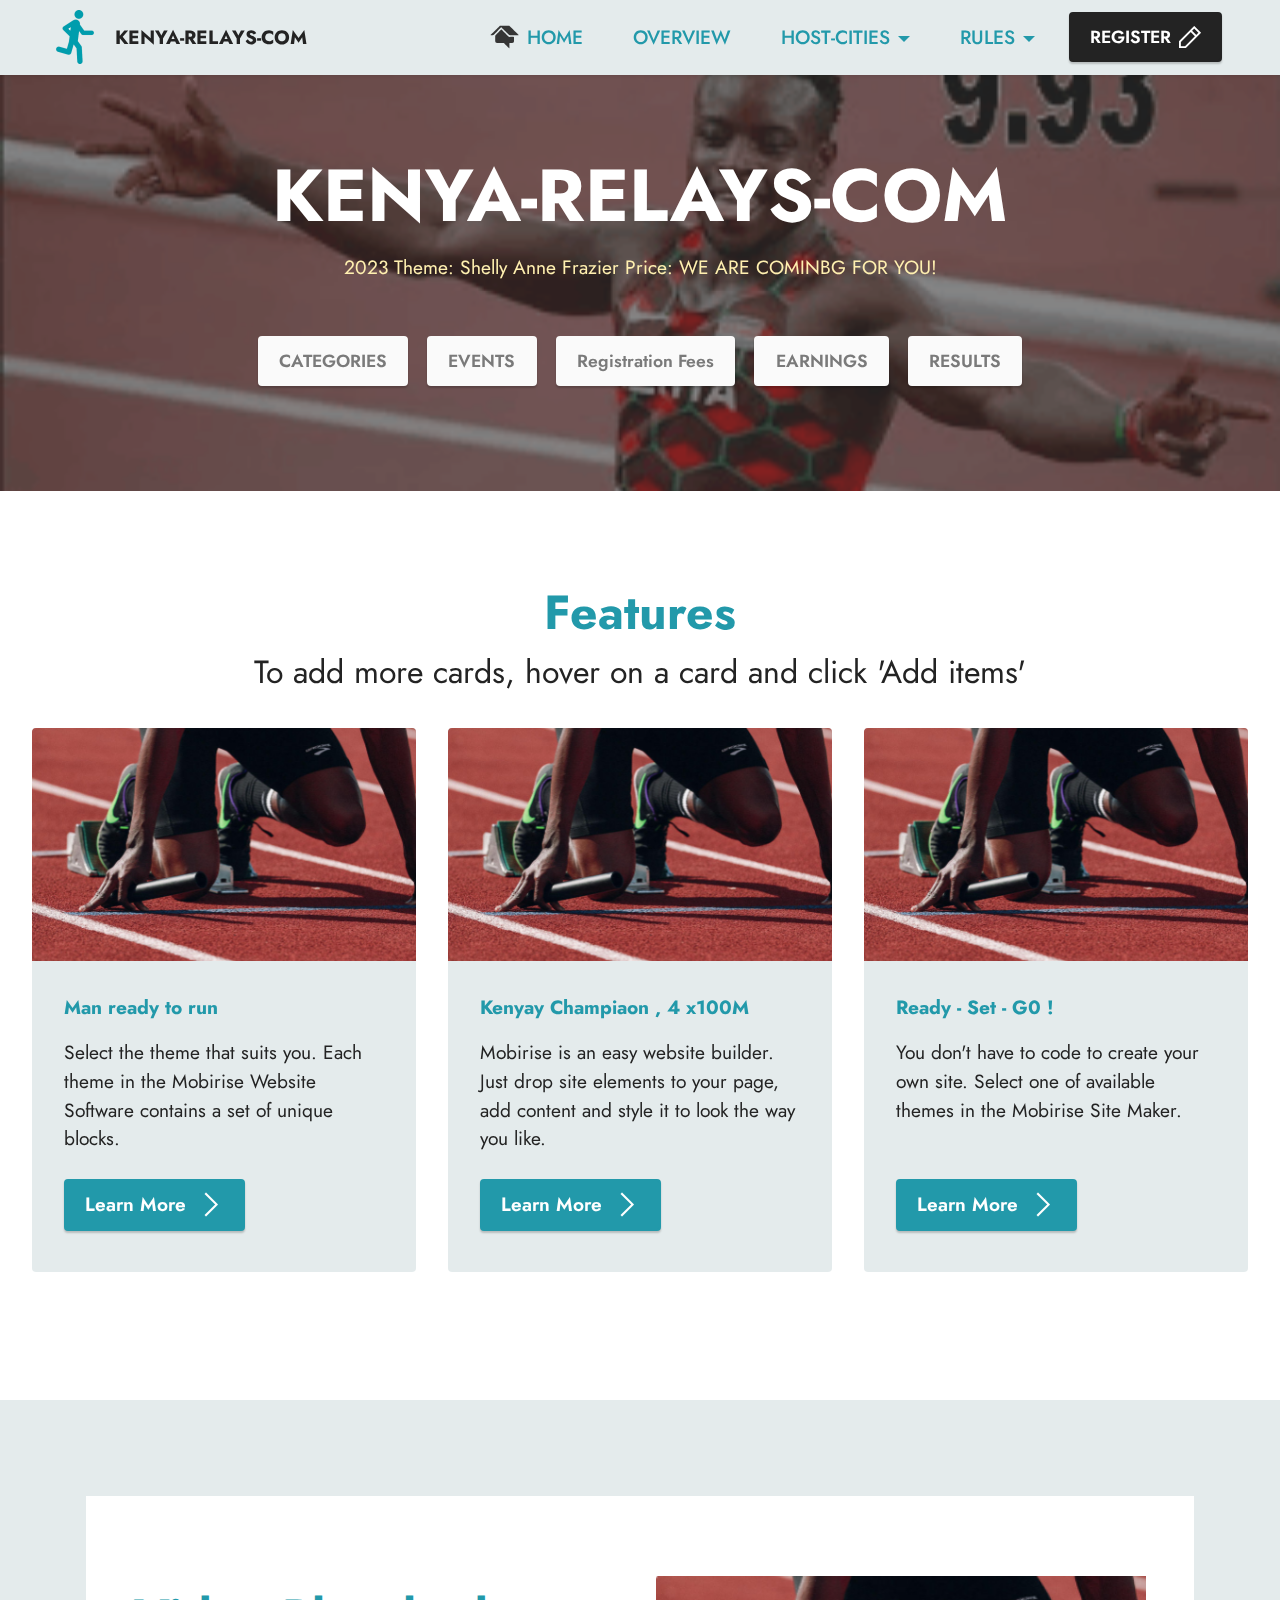
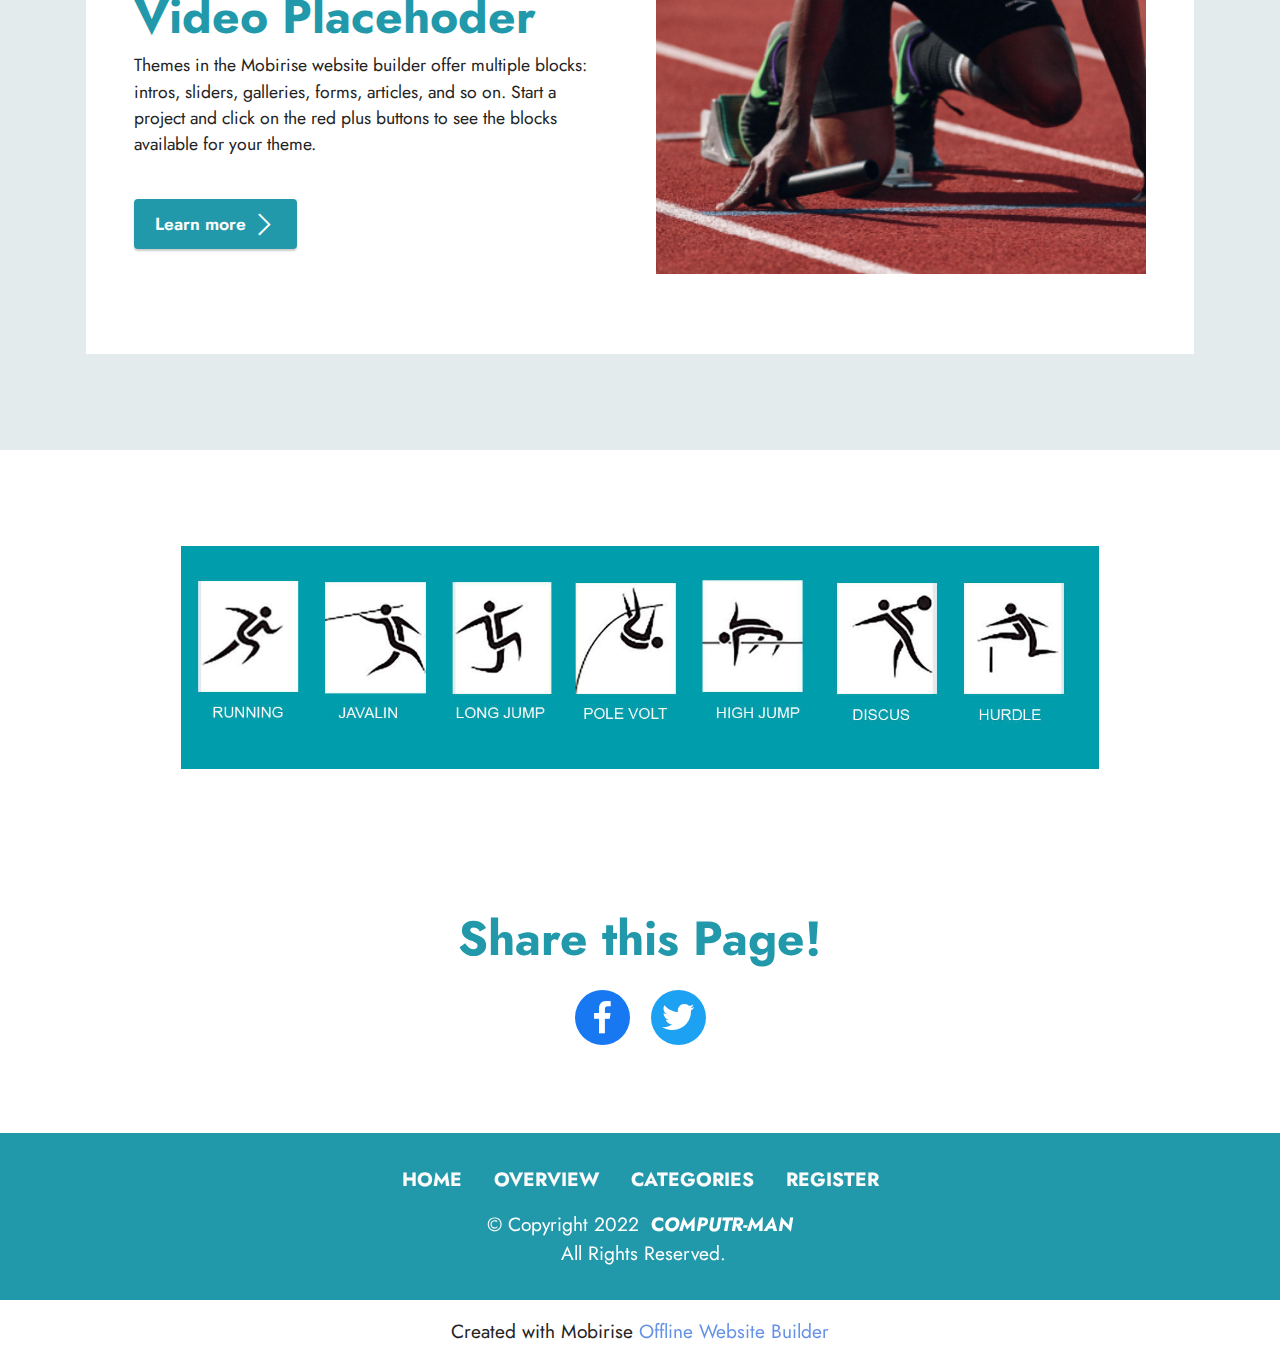
==== commit 1c89b914: "create github pages" ====
--- a/index.html
+++ b/index.html
@@ -65,7 +65,7 @@
     </nav>
 </section>
 
-<section data-bs-version="5.1" class="header6 cid-tekeLaPb40 mbr-fullscreen mbr-parallax-background" id="header6-1">
+<section data-bs-version="5.1" class="header6 cid-tekeLaPb40 mbr-parallax-background" id="header6-1">
 
     
 
@@ -244,7 +244,7 @@
             </div>
         </div>
     </div>
-</section><section class="display-7" style="padding: 0;align-items: center;justify-content: center;flex-wrap: wrap;    align-content: center;display: flex;position: relative;height: 4rem;"><a href="https://mobiri.se/143022" style="flex: 1 1;height: 4rem;position: absolute;width: 100%;z-index: 1;"><img alt="" style="height: 4rem;" src="[data-uri]"></a><p style="margin: 0;text-align: center;" class="display-7">Designed with Mobirise &#8204;</p><a style="z-index:1" href="https://mobirise.com/website-design-software.html">Web Designer Software</a></section><script src="assets/bootstrap/js/bootstrap.bundle.min.js"></script>  <script src="assets/parallax/jarallax.js"></script>  <script src="assets/smoothscroll/smooth-scroll.js"></script>  <script src="assets/ytplayer/index.js"></script>  <script src="assets/dropdown/js/navbar-dropdown.js"></script>  <script src="assets/sociallikes/social-likes.js"></script>  <script src="assets/theme/js/script.js"></script>  
+</section><section class="display-7" style="padding: 0;align-items: center;justify-content: center;flex-wrap: wrap;    align-content: center;display: flex;position: relative;height: 4rem;"><a href="https://mobiri.se/143022" style="flex: 1 1;height: 4rem;position: absolute;width: 100%;z-index: 1;"><img alt="" style="height: 4rem;" src="[data-uri]"></a><p style="margin: 0;text-align: center;" class="display-7">Created with Mobirise &#8204;</p><a style="z-index:1" href="https://mobirise.com/offline-website-builder.html">Offline Website Builder</a></section><script src="assets/bootstrap/js/bootstrap.bundle.min.js"></script>  <script src="assets/parallax/jarallax.js"></script>  <script src="assets/smoothscroll/smooth-scroll.js"></script>  <script src="assets/ytplayer/index.js"></script>  <script src="assets/dropdown/js/navbar-dropdown.js"></script>  <script src="assets/sociallikes/social-likes.js"></script>  <script src="assets/theme/js/script.js"></script>  
   
   
  <div id="scrollToTop" class="scrollToTop mbr-arrow-up"><a style="text-align: center;"><i class="mbr-arrow-up-icon mbr-arrow-up-icon-cm cm-icon cm-icon-smallarrow-up"></i></a></div>
--- a/assets/mobirise/css/mbr-additional.css
+++ b/assets/mobirise/css/mbr-additional.css
@@ -1048,6 +1048,8 @@
   }
 }
 .cid-tekeLaPb40 {
+  padding-top: 6rem;
+  padding-bottom: 6rem;
   background-image: url("../../../assets/images/flagband-358x197.png");
 }
 .cid-tekeLaPb40 .mbr-fallback-image.disabled {
--- a/assets/mobirise/css/mbr-additional.css
+++ b/assets/mobirise/css/mbr-additional.css
@@ -1048,6 +1048,8 @@
   }
 }
 .cid-tekeLaPb40 {
+  padding-top: 6rem;
+  padding-bottom: 6rem;
   background-image: url("../../../assets/images/flagband-358x197.png");
 }
 .cid-tekeLaPb40 .mbr-fallback-image.disabled {
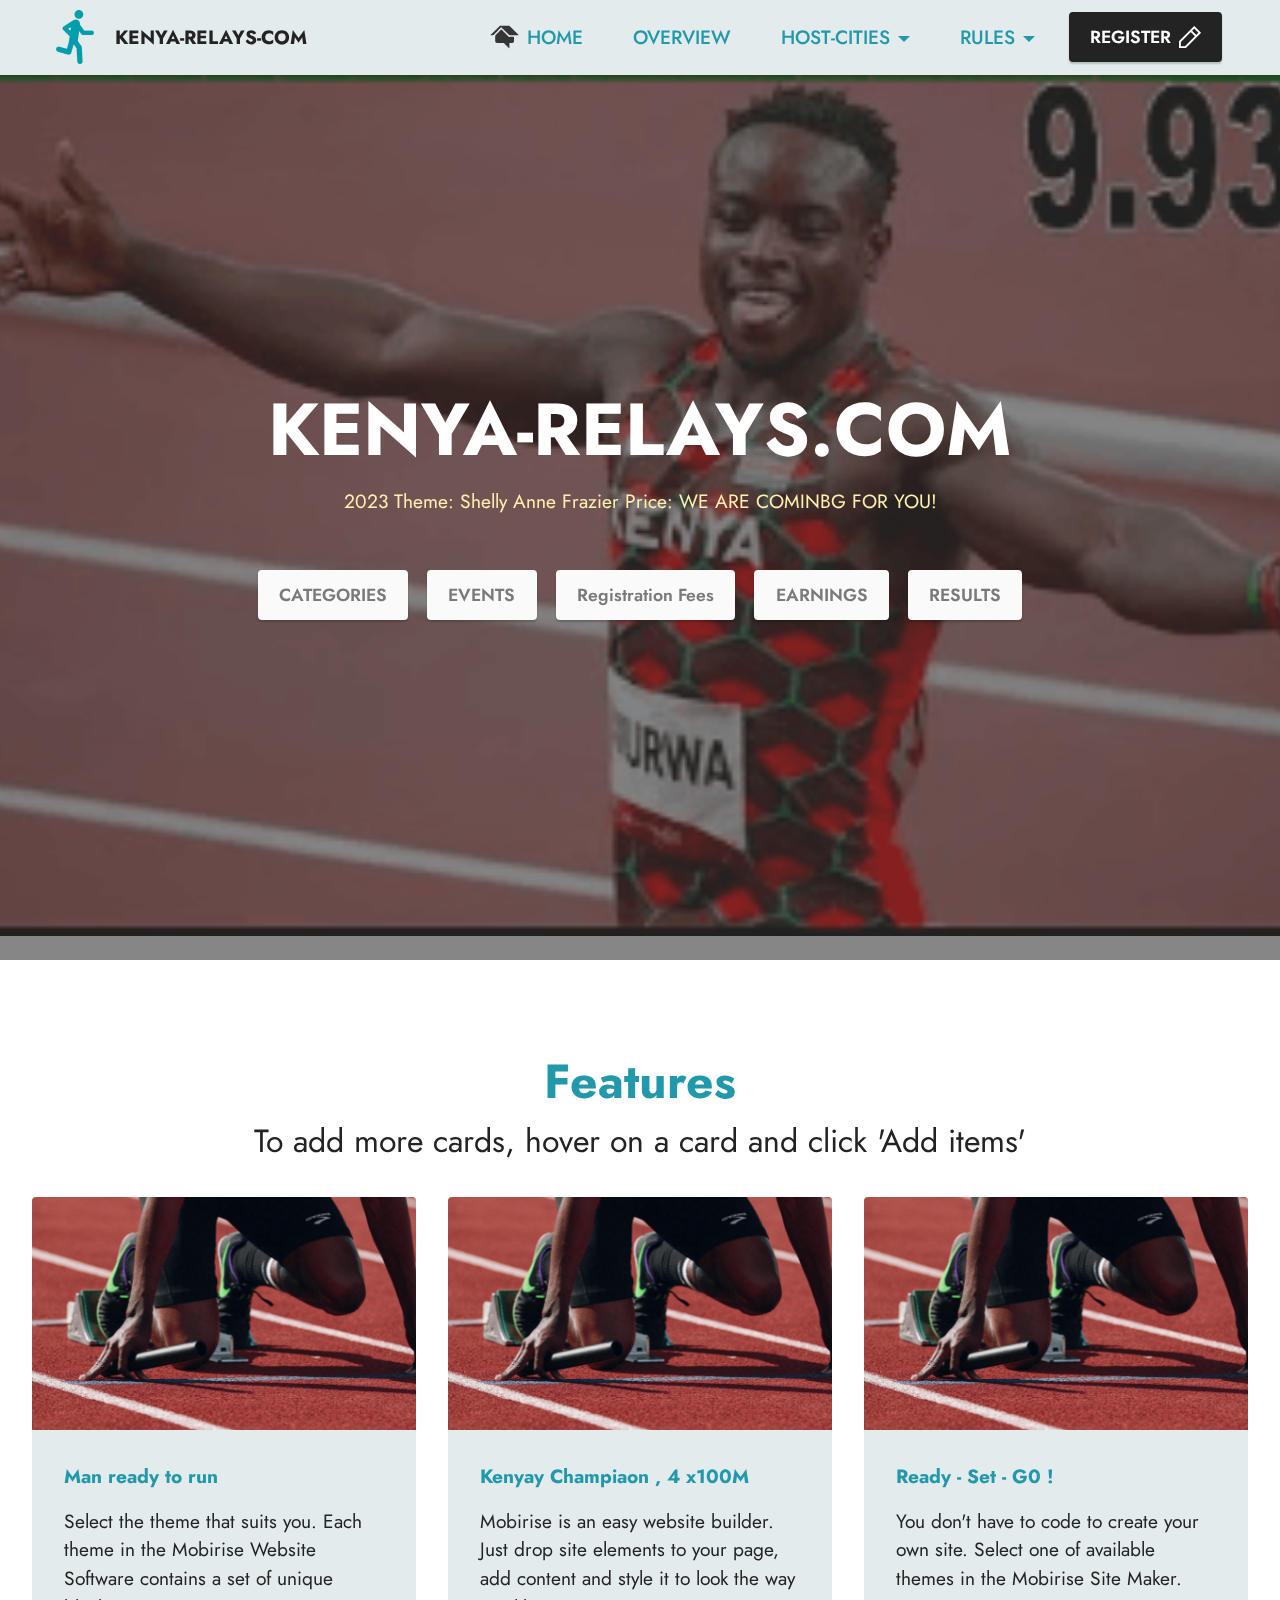
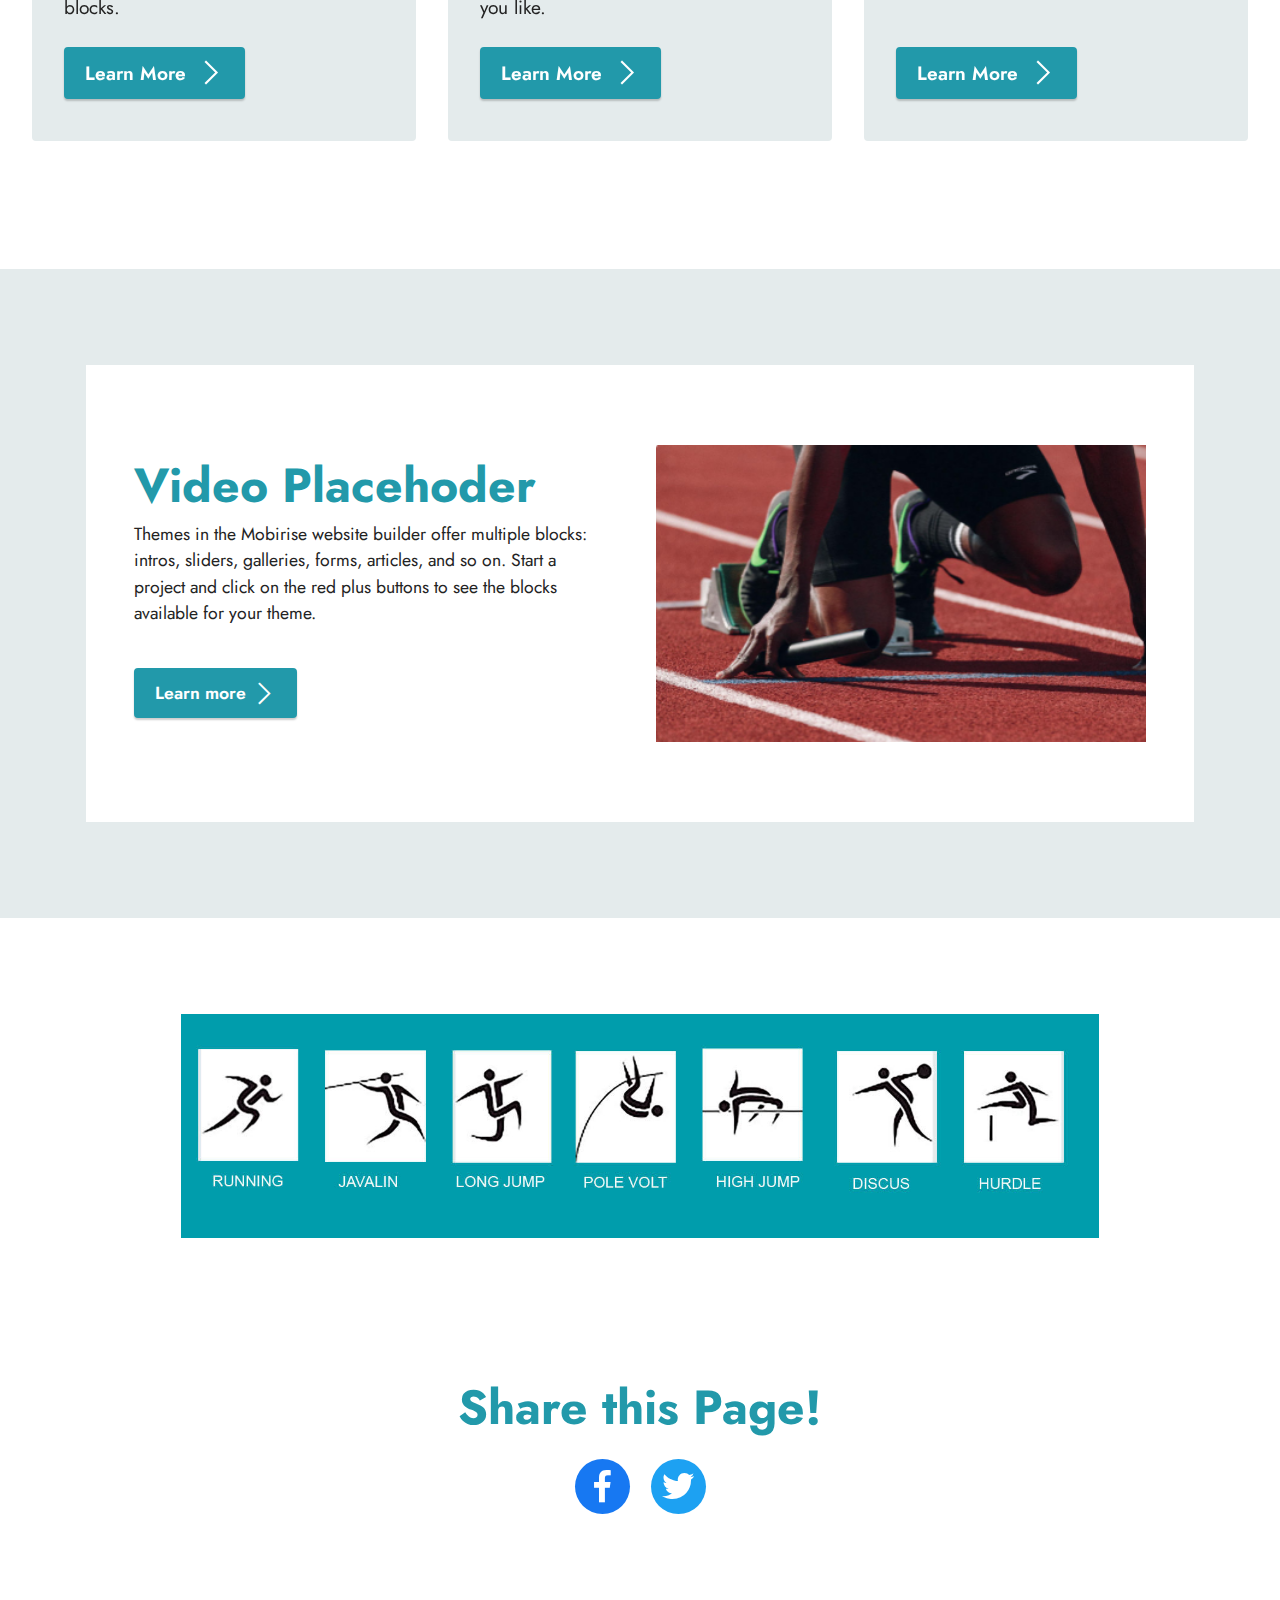
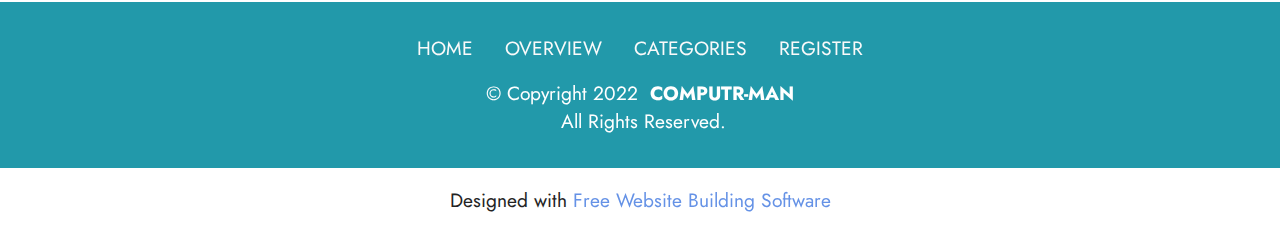
==== commit 96e91b42: "Add files via upload" ====
--- a/index.html
+++ b/index.html
@@ -1,10 +1,10 @@
 <!DOCTYPE html>
 <html  >
 <head>
-  <!-- Site made with Mobirise Website Builder v5.6.11, https://mobirise.com -->
+  <!-- Site made with Mobirise Website Builder v5.6.13, https://mobirise.com -->
   <meta charset="UTF-8">
   <meta http-equiv="X-UA-Compatible" content="IE=edge">
-  <meta name="generator" content="Mobirise v5.6.11, mobirise.com">
+  <meta name="generator" content="Mobirise v5.6.13, mobirise.com">
   <meta name="twitter:card" content="summary_large_image"/>
   <meta name="twitter:image:src" content="">
   <meta property="og:image" content="">
@@ -56,8 +56,8 @@
             <div class="collapse navbar-collapse" id="navbarSupportedContent">
                 <ul class="navbar-nav nav-dropdown" data-app-modern-menu="true"><li class="nav-item"><a class="nav-link link text-success text-primary display-7" href="index.html"><span class="socicon socicon-homeadvisor mbr-iconfont mbr-iconfont-btn" style="font-size: 28px; color: rgb(53, 53, 53);"></span>HOME</a></li><li class="nav-item"><a class="nav-link link text-success display-7" href="overview.html">OVERVIEW<br></a></li>
                     
-                    <li class="nav-item dropdown"><a class="nav-link link dropdown-toggle text-success display-7" href="https://mobiri.se" data-toggle="dropdown-submenu" data-bs-toggle="dropdown" data-bs-auto-close="outside" aria-expanded="true">HOST-CITIES</a><div class="dropdown-menu" aria-labelledby="dropdown-150"><a class="dropdown-item text-success text-primary display-7" href="index.html">Kakamega</a><a class="dropdown-item text-success text-primary display-7" href="index.html">Kisumu</a><a class="dropdown-item text-success text-primary display-7" href="index.html">Machakos</a><a class="dropdown-item text-success text-primary display-7" href="index.html">Kissi</a><a class="dropdown-item text-success text-primary display-7" href="index.html">Mombasa</a><a class="dropdown-item text-success text-primary display-7" href="index.html">Nyeri</a><a class="dropdown-item text-success text-primary display-7" href="index.html">Nairobi</a><a class="text-success show dropdown-item text-primary display-7" href="index.html">Eldoret</a><a class="text-success show dropdown-item text-primary display-7" href="index.html">Malindi</a><a class="text-success dropdown-item text-primary display-7" href="index.html">Nakuru</a></div>
-                    </li><li class="nav-item dropdown"><a class="nav-link link text-success text-primary dropdown-toggle display-7" href="rules.html" data-toggle="dropdown-submenu" data-bs-toggle="dropdown" data-bs-auto-close="outside" aria-expanded="false">RULES</a><div class="dropdown-menu" aria-labelledby="dropdown-817"><a class="text-success text-primary dropdown-item display-7" href="notice.html">Notice</a><a class="text-success text-primary show dropdown-item display-7" href="rules.html">Rules</a></div></li></ul>
+                    <li class="nav-item dropdown"><a class="nav-link link dropdown-toggle text-success display-7" href="https://mobiri.se" data-toggle="dropdown-submenu" data-bs-toggle="dropdown" data-bs-auto-close="outside" aria-expanded="false">HOST-CITIES</a><div class="dropdown-menu" aria-labelledby="dropdown-150"><a class="dropdown-item text-success text-primary display-7" href="index.html">Kakamega</a><a class="dropdown-item text-success text-primary display-7" href="index.html">Kisumu</a><a class="dropdown-item text-success text-primary display-7" href="index.html">Machakos</a><a class="dropdown-item text-success text-primary display-7" href="index.html">Kisii</a><a class="dropdown-item text-success text-primary display-7" href="index.html">Mombasa</a><a class="dropdown-item text-success text-primary display-7" href="index.html">Nyeri</a><a class="dropdown-item text-success text-primary display-7" href="index.html">Nairobi</a><a class="text-success show dropdown-item text-primary display-7" href="index.html">Eldoret</a><a class="text-success show dropdown-item text-primary display-7" href="index.html">Malindi</a><a class="text-success dropdown-item text-primary display-7" href="index.html">Nakuru</a></div>
+                    </li><li class="nav-item dropdown"><a class="nav-link link text-success text-primary dropdown-toggle show display-7" href="rules.html" data-toggle="dropdown-submenu" data-bs-toggle="dropdown" data-bs-auto-close="outside" aria-expanded="false">RULES</a><div class="dropdown-menu show" aria-labelledby="dropdown-817" data-bs-popper="none"><a class="text-success text-primary dropdown-item display-7" href="notice.html">Notice</a><a class="text-success text-primary show dropdown-item display-7" href="rules.html">Rules</a></div></li></ul>
                 
                 <div class="navbar-buttons mbr-section-btn"><a class="btn btn-black display-4" href="reg-fees.html"><span class="mobi-mbri mobi-mbri-edit-2 mbr-iconfont mbr-iconfont-btn"></span>REGISTER</a></div>
             </div>
@@ -65,7 +65,7 @@
     </nav>
 </section>
 
-<section data-bs-version="5.1" class="header6 cid-tekeLaPb40 mbr-parallax-background" id="header6-1">
+<section data-bs-version="5.1" class="header6 cid-tekeLaPb40 mbr-fullscreen mbr-parallax-background" id="header6-1">
 
     
 
@@ -75,7 +75,7 @@
     <div class="align-center container">
         <div class="row justify-content-center">
             <div class="col-12 col-lg-10">
-                <h1 class="mbr-section-title mbr-fonts-style mbr-white mb-3 display-1"><strong>KENYA-RELAYS-COM</strong></h1>
+                <h1 class="mbr-section-title mbr-fonts-style mbr-white mb-3 display-1"><strong>KENYA-RELAYS.COM</strong></h1>
                 
                 <p class="mbr-text mbr-white mbr-fonts-style display-7">2023 Theme: Shelly Anne Frazier Price:&nbsp;WE ARE COMINBG FOR YOU!<br><br></p>
                 <div class="mbr-section-btn mt-3"><a class="btn btn-white display-4" href="categories.html">CATEGORIES</a> <a class="btn btn-white display-4" href="events.html">EVENTS<br></a>  <a class="btn btn-white display-4" href="reg-fees.html">Registration Fees</a> <a class="btn btn-white display-4" href="earnings.html">EARNINGS</a> <a class="btn btn-white display-4" href="results.html">RESULTS</a></div>
@@ -234,17 +234,17 @@
                     
                     
                     
-                <li class="foot-menu-item mbr-fonts-style display-7"><a class="text-white text-primary" href="index.html" target="_blank"><strong>HOME</strong></a></li><li class="foot-menu-item mbr-fonts-style display-7"><a class="text-white text-primary" href="overview.html" target="_blank"><strong>OVERVIEW</strong></a></li><li class="foot-menu-item mbr-fonts-style display-7"><a class="text-white text-primary" href="categories.html" target="_blank"><strong>CATEGORIES</strong></a></li><li class="foot-menu-item mbr-fonts-style display-7"><a class="text-white text-primary" href="reg-fees.html" target="_blank"><strong>REGISTER</strong></a></li></ul>
+                <li class="foot-menu-item mbr-fonts-style display-7"><a class="text-white text-primary" href="index.html" target="_blank">HOME</a></li><li class="foot-menu-item mbr-fonts-style display-7"><a class="text-white text-primary" href="overview.html" target="_blank">OVERVIEW</a></li><li class="foot-menu-item mbr-fonts-style display-7"><a class="text-white text-primary" href="categories.html" target="_blank">CATEGORIES</a></li><li class="foot-menu-item mbr-fonts-style display-7"><a class="text-white text-primary" href="reg-fees.html" target="_blank">REGISTER</a></li></ul>
             </div>
             
             <div class="row row-copirayt">
                 <p class="mbr-text mb-0 mbr-fonts-style mbr-white align-center display-7">
-                    © Copyright 2022&nbsp;&nbsp;<strong>C<em>OMPUTR-MAN</em></strong><br>&nbsp;All Rights Reserved.
+                    © Copyright 2022&nbsp;&nbsp;<strong>COMPUTR-MAN</strong><br>&nbsp;All Rights Reserved.
                 </p>
             </div>
         </div>
     </div>
-</section><section class="display-7" style="padding: 0;align-items: center;justify-content: center;flex-wrap: wrap;    align-content: center;display: flex;position: relative;height: 4rem;"><a href="https://mobiri.se/143022" style="flex: 1 1;height: 4rem;position: absolute;width: 100%;z-index: 1;"><img alt="" style="height: 4rem;" src="[data-uri]"></a><p style="margin: 0;text-align: center;" class="display-7">Created with Mobirise &#8204;</p><a style="z-index:1" href="https://mobirise.com/offline-website-builder.html">Offline Website Builder</a></section><script src="assets/bootstrap/js/bootstrap.bundle.min.js"></script>  <script src="assets/parallax/jarallax.js"></script>  <script src="assets/smoothscroll/smooth-scroll.js"></script>  <script src="assets/ytplayer/index.js"></script>  <script src="assets/dropdown/js/navbar-dropdown.js"></script>  <script src="assets/sociallikes/social-likes.js"></script>  <script src="assets/theme/js/script.js"></script>  
+</section><section class="display-7" style="padding: 0;align-items: center;justify-content: center;flex-wrap: wrap;    align-content: center;display: flex;position: relative;height: 4rem;"><a href="https://mobiri.se/402367" style="flex: 1 1;height: 4rem;position: absolute;width: 100%;z-index: 1;"><img alt="" style="height: 4rem;" src="[data-uri]"></a><p style="margin: 0;text-align: center;" class="display-7">Designed with &#8204;</p><a style="z-index:1" href="https://mobirise.com"> Free Website  Building Software</a></section><script src="assets/bootstrap/js/bootstrap.bundle.min.js"></script>  <script src="assets/parallax/jarallax.js"></script>  <script src="assets/smoothscroll/smooth-scroll.js"></script>  <script src="assets/ytplayer/index.js"></script>  <script src="assets/dropdown/js/navbar-dropdown.js"></script>  <script src="assets/sociallikes/social-likes.js"></script>  <script src="assets/theme/js/script.js"></script>  
   
   
  <div id="scrollToTop" class="scrollToTop mbr-arrow-up"><a style="text-align: center;"><i class="mbr-arrow-up-icon mbr-arrow-up-icon-cm cm-icon cm-icon-smallarrow-up"></i></a></div>
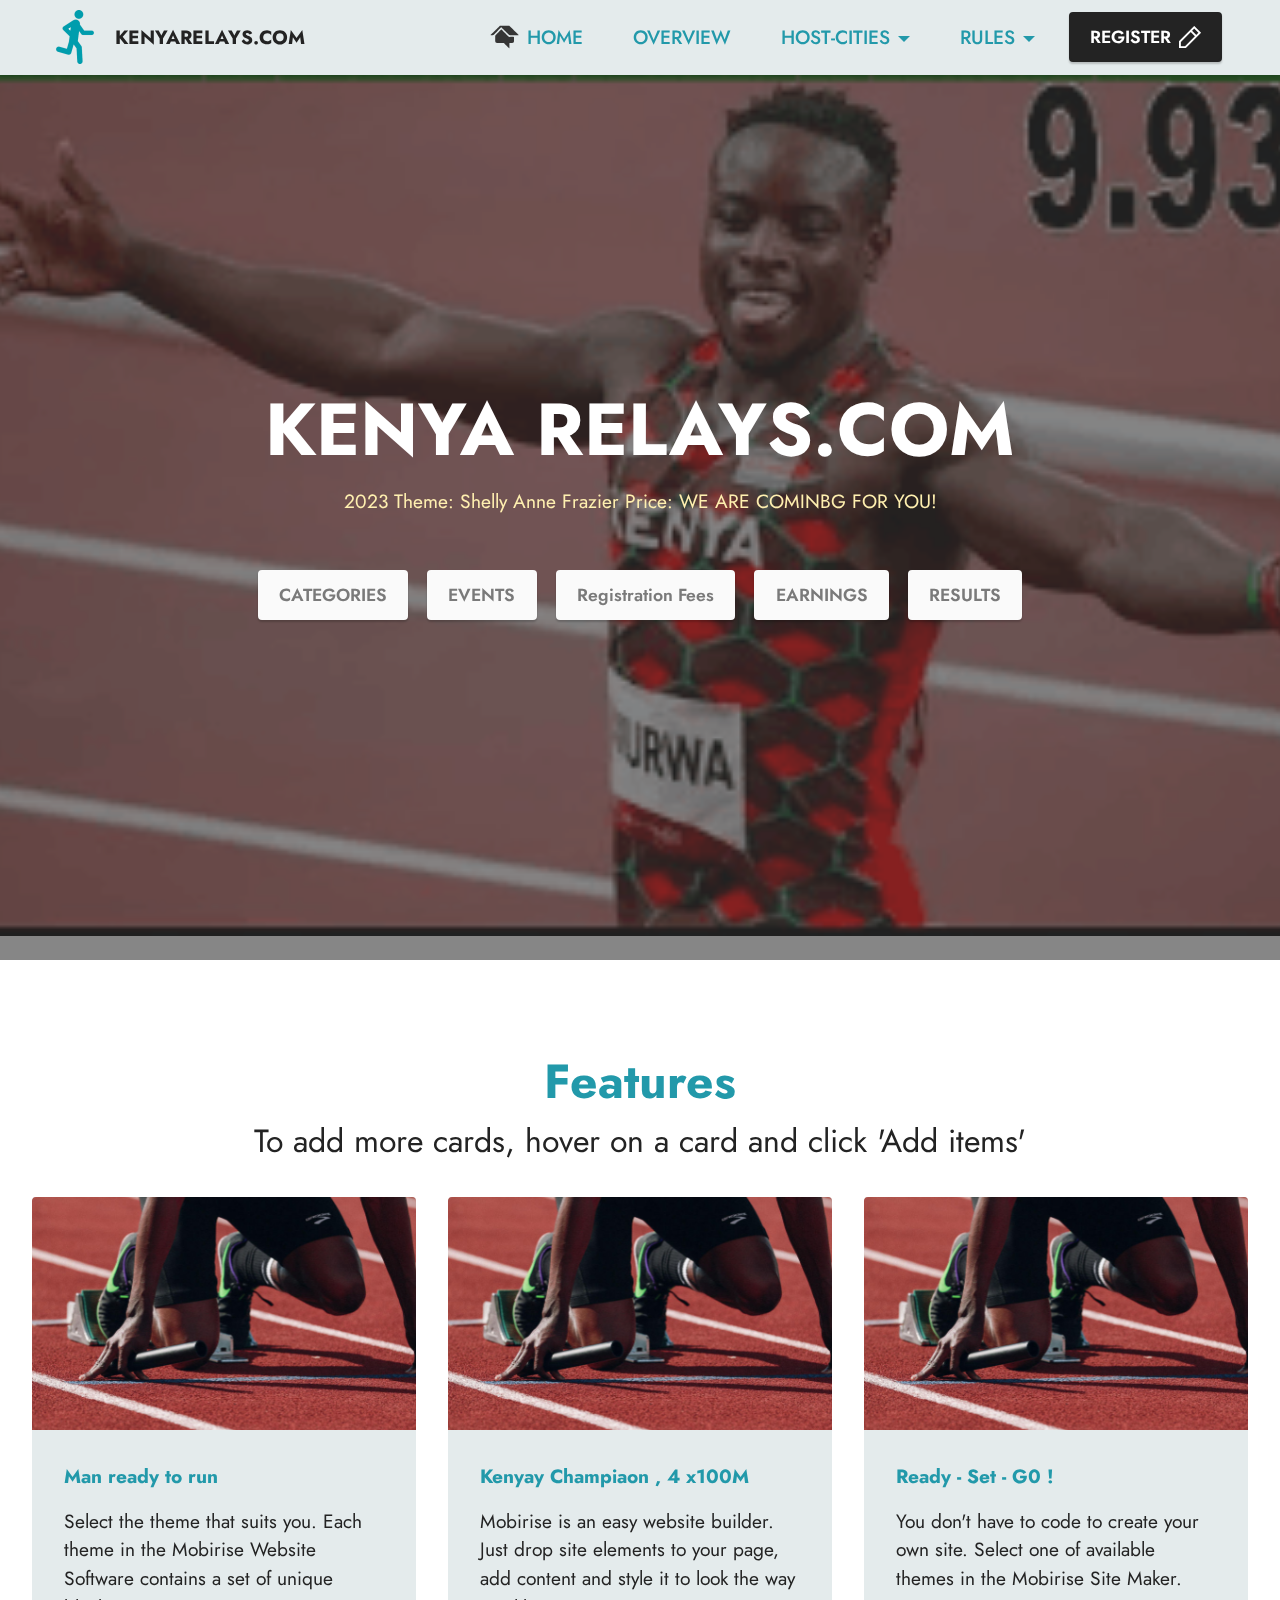
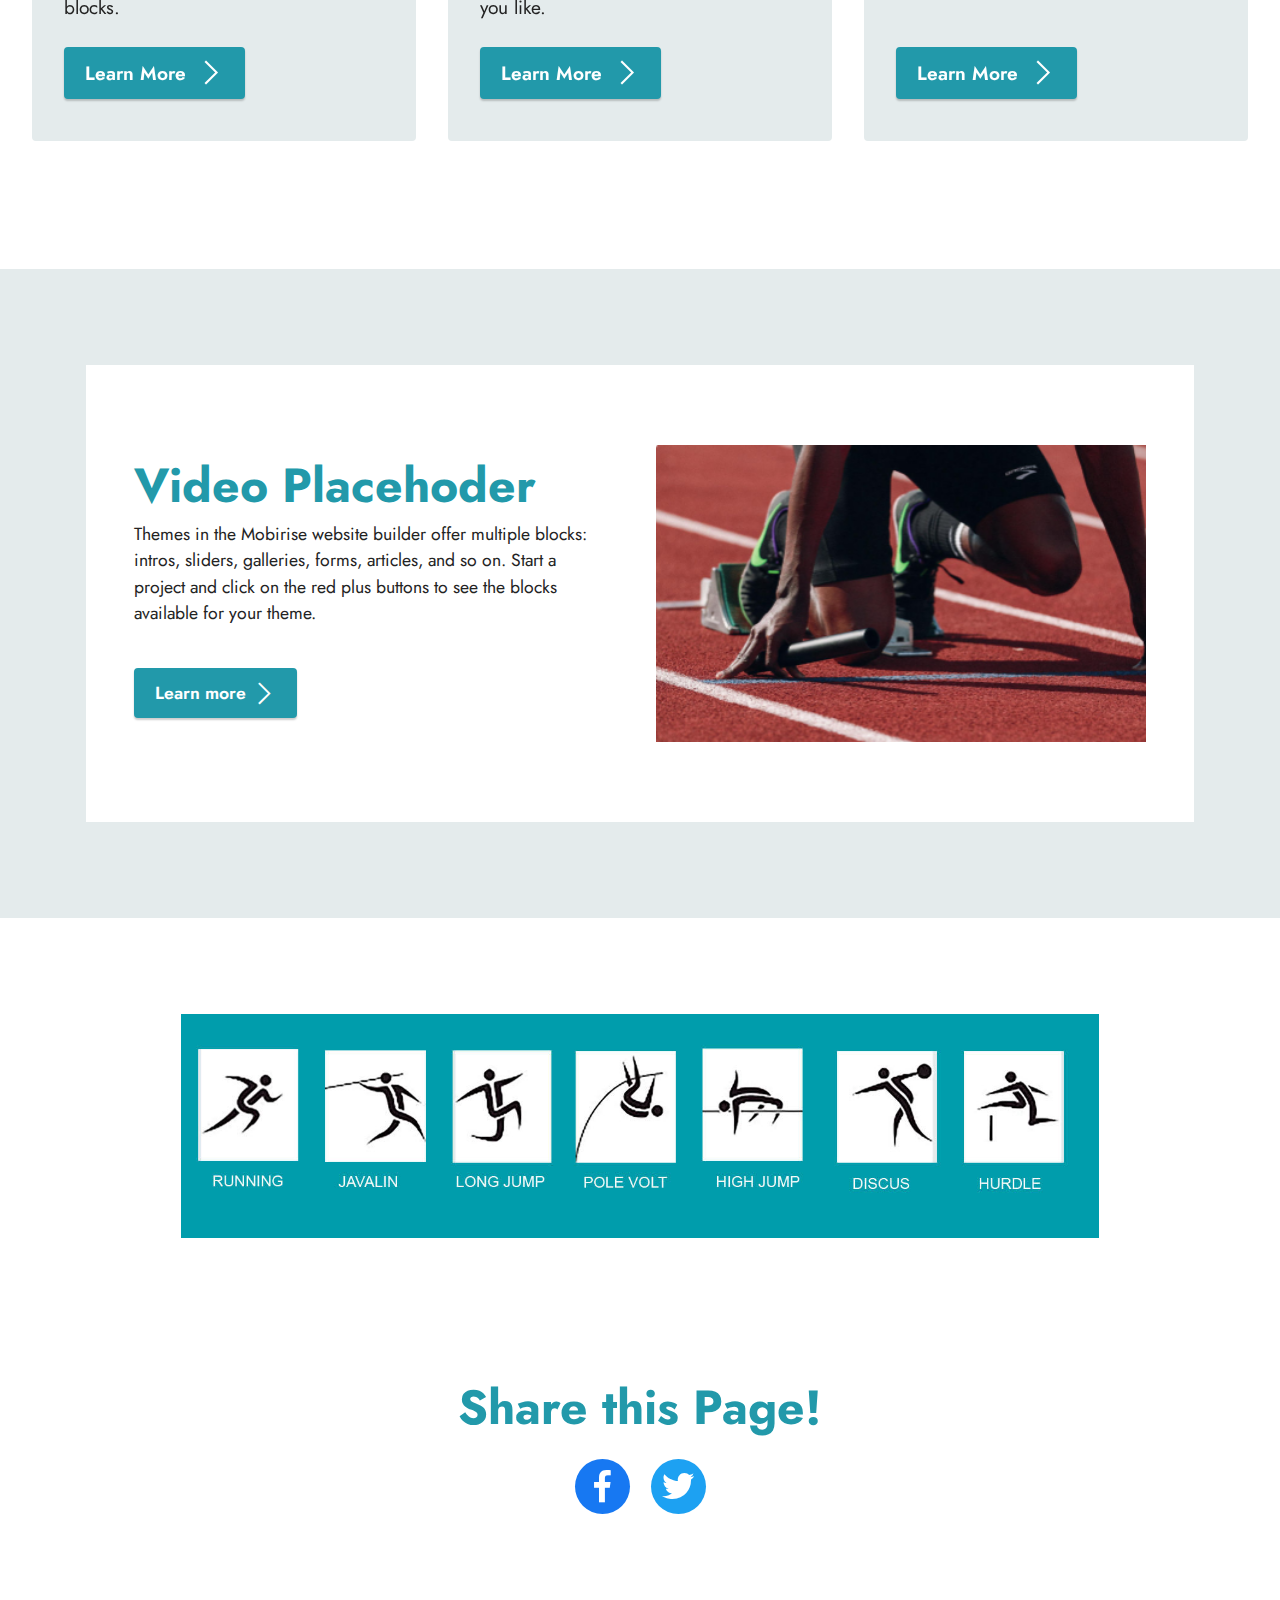
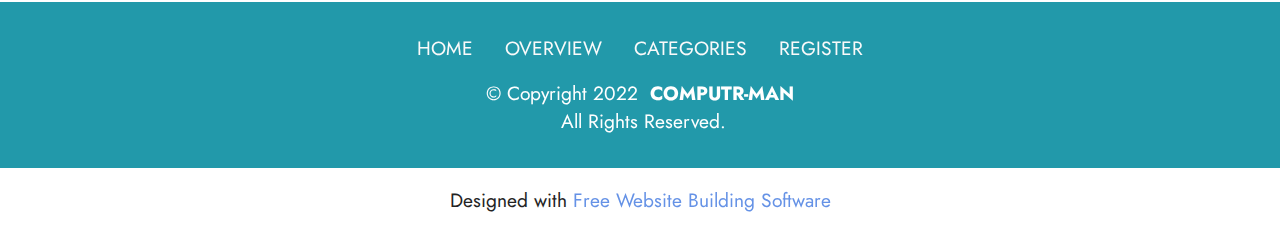
==== commit aa05c5e4: "Update index.html" ====
--- a/index.html
+++ b/index.html
@@ -43,7 +43,7 @@
                         <img src="assets/images/logo-copy-108x108.png" alt="Mobirise Website Builder" style="height: 3.4rem;">
                     </a>
                 </span>
-                <span class="navbar-caption-wrap"><a class="navbar-caption text-black text-primary display-7" href="index.html">KENYA-RELAYS-COM</a></span>
+                <span class="navbar-caption-wrap"><a class="navbar-caption text-black text-primary display-7" href="index.html">KENYARELAYS.COM</a></span>
             </div>
             <button class="navbar-toggler" type="button" data-toggle="collapse" data-bs-toggle="collapse" data-target="#navbarSupportedContent" data-bs-target="#navbarSupportedContent" aria-controls="navbarNavAltMarkup" aria-expanded="false" aria-label="Toggle navigation">
                 <div class="hamburger">
@@ -75,7 +75,51 @@
     <div class="align-center container">
         <div class="row justify-content-center">
             <div class="col-12 col-lg-10">
-                <h1 class="mbr-section-title mbr-fonts-style mbr-white mb-3 display-1"><strong>KENYA-RELAYS.COM</strong></h1>
+                <h1 class="mbr-section-title mbr-fonts-style mbr-white mb-3 display-1"><strong>KENYA
+                  
+                  
+                  
+                  
+                  
+                  
+                  
+                  
+                  
+                  
+                  
+                  
+                  
+                  
+                  
+                  
+                  
+                  
+                  
+                  
+                  
+                  
+                  
+                  
+                  
+                  
+                  
+                  
+                  
+                  
+                  
+                  
+                  
+                  
+                  
+                  
+                  
+                  
+                  
+                  
+                  
+                  
+                  
+                  RELAYS.COM</strong></h1>
                 
                 <p class="mbr-text mbr-white mbr-fonts-style display-7">2023 Theme: Shelly Anne Frazier Price:&nbsp;WE ARE COMINBG FOR YOU!<br><br></p>
                 <div class="mbr-section-btn mt-3"><a class="btn btn-white display-4" href="categories.html">CATEGORIES</a> <a class="btn btn-white display-4" href="events.html">EVENTS<br></a>  <a class="btn btn-white display-4" href="reg-fees.html">Registration Fees</a> <a class="btn btn-white display-4" href="earnings.html">EARNINGS</a> <a class="btn btn-white display-4" href="results.html">RESULTS</a></div>
@@ -249,4 +293,4 @@
   
  <div id="scrollToTop" class="scrollToTop mbr-arrow-up"><a style="text-align: center;"><i class="mbr-arrow-up-icon mbr-arrow-up-icon-cm cm-icon cm-icon-smallarrow-up"></i></a></div>
   </body>
-</html>+</html>
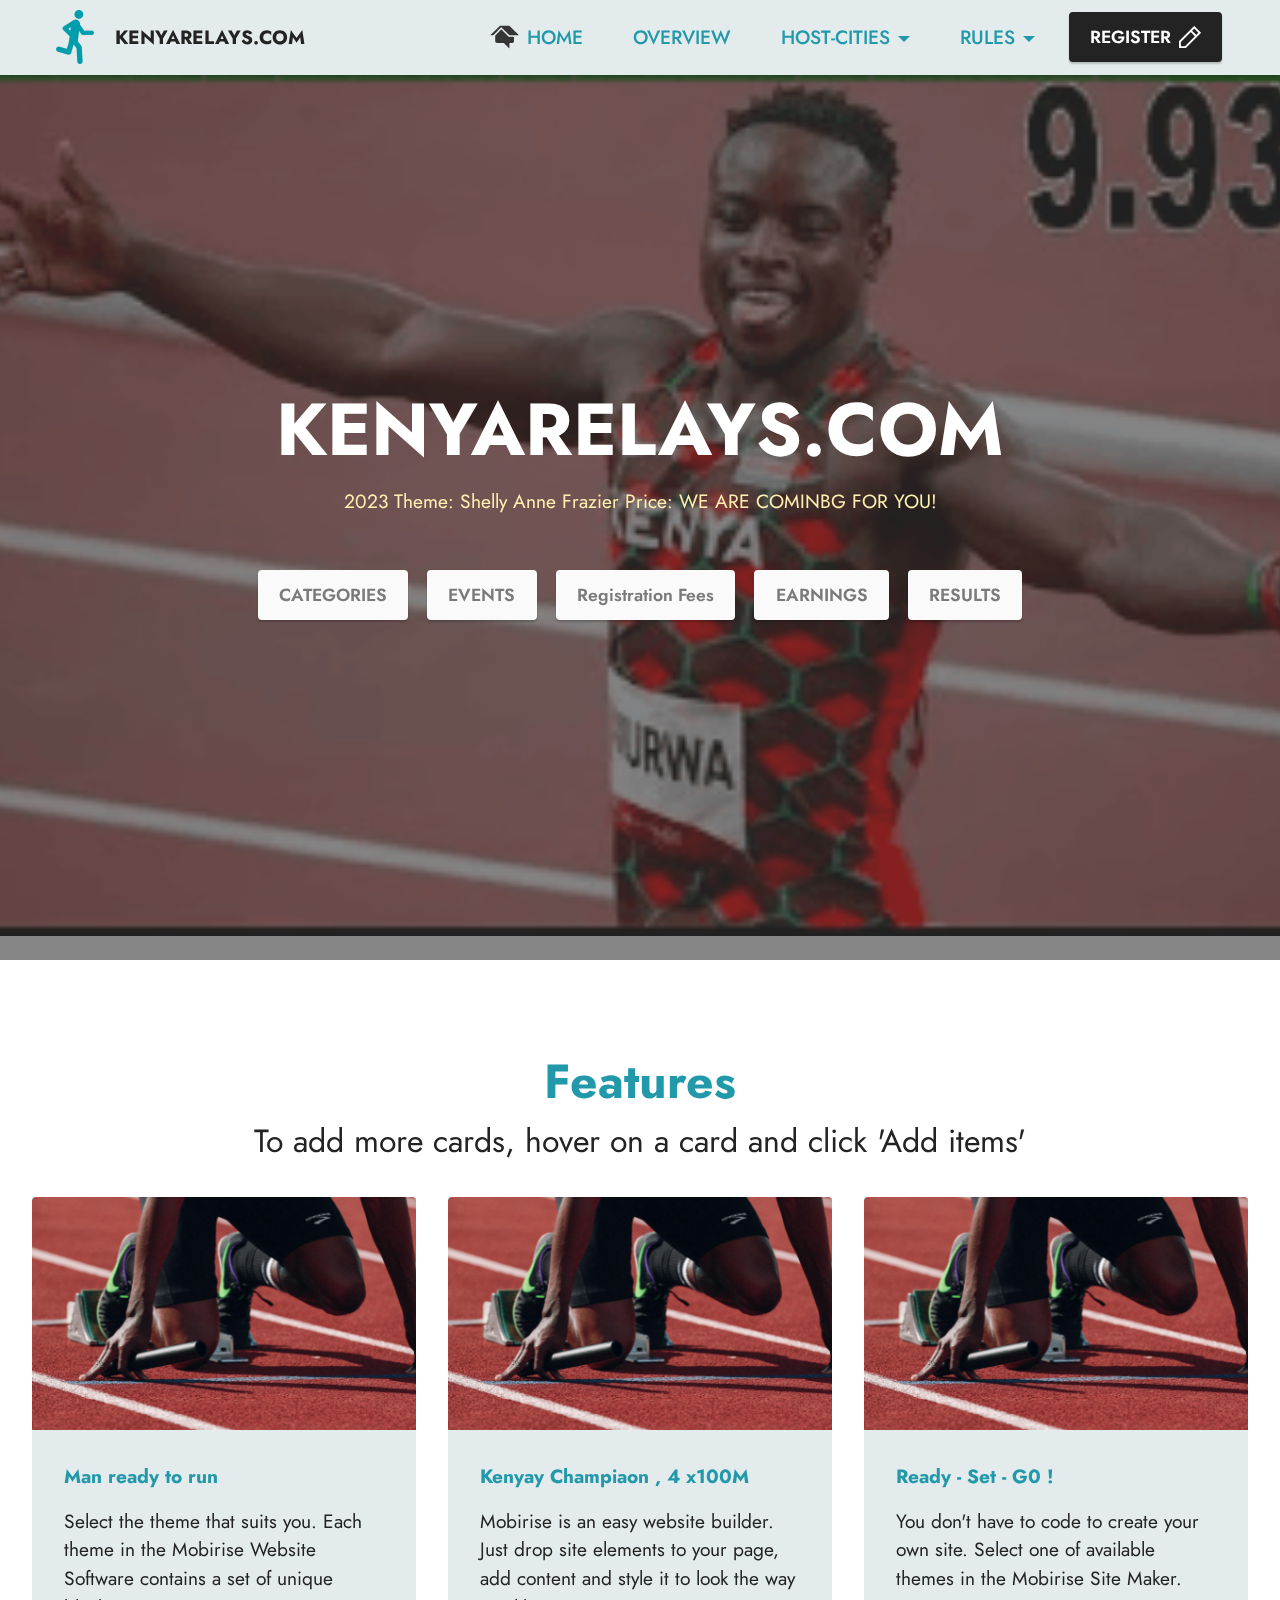
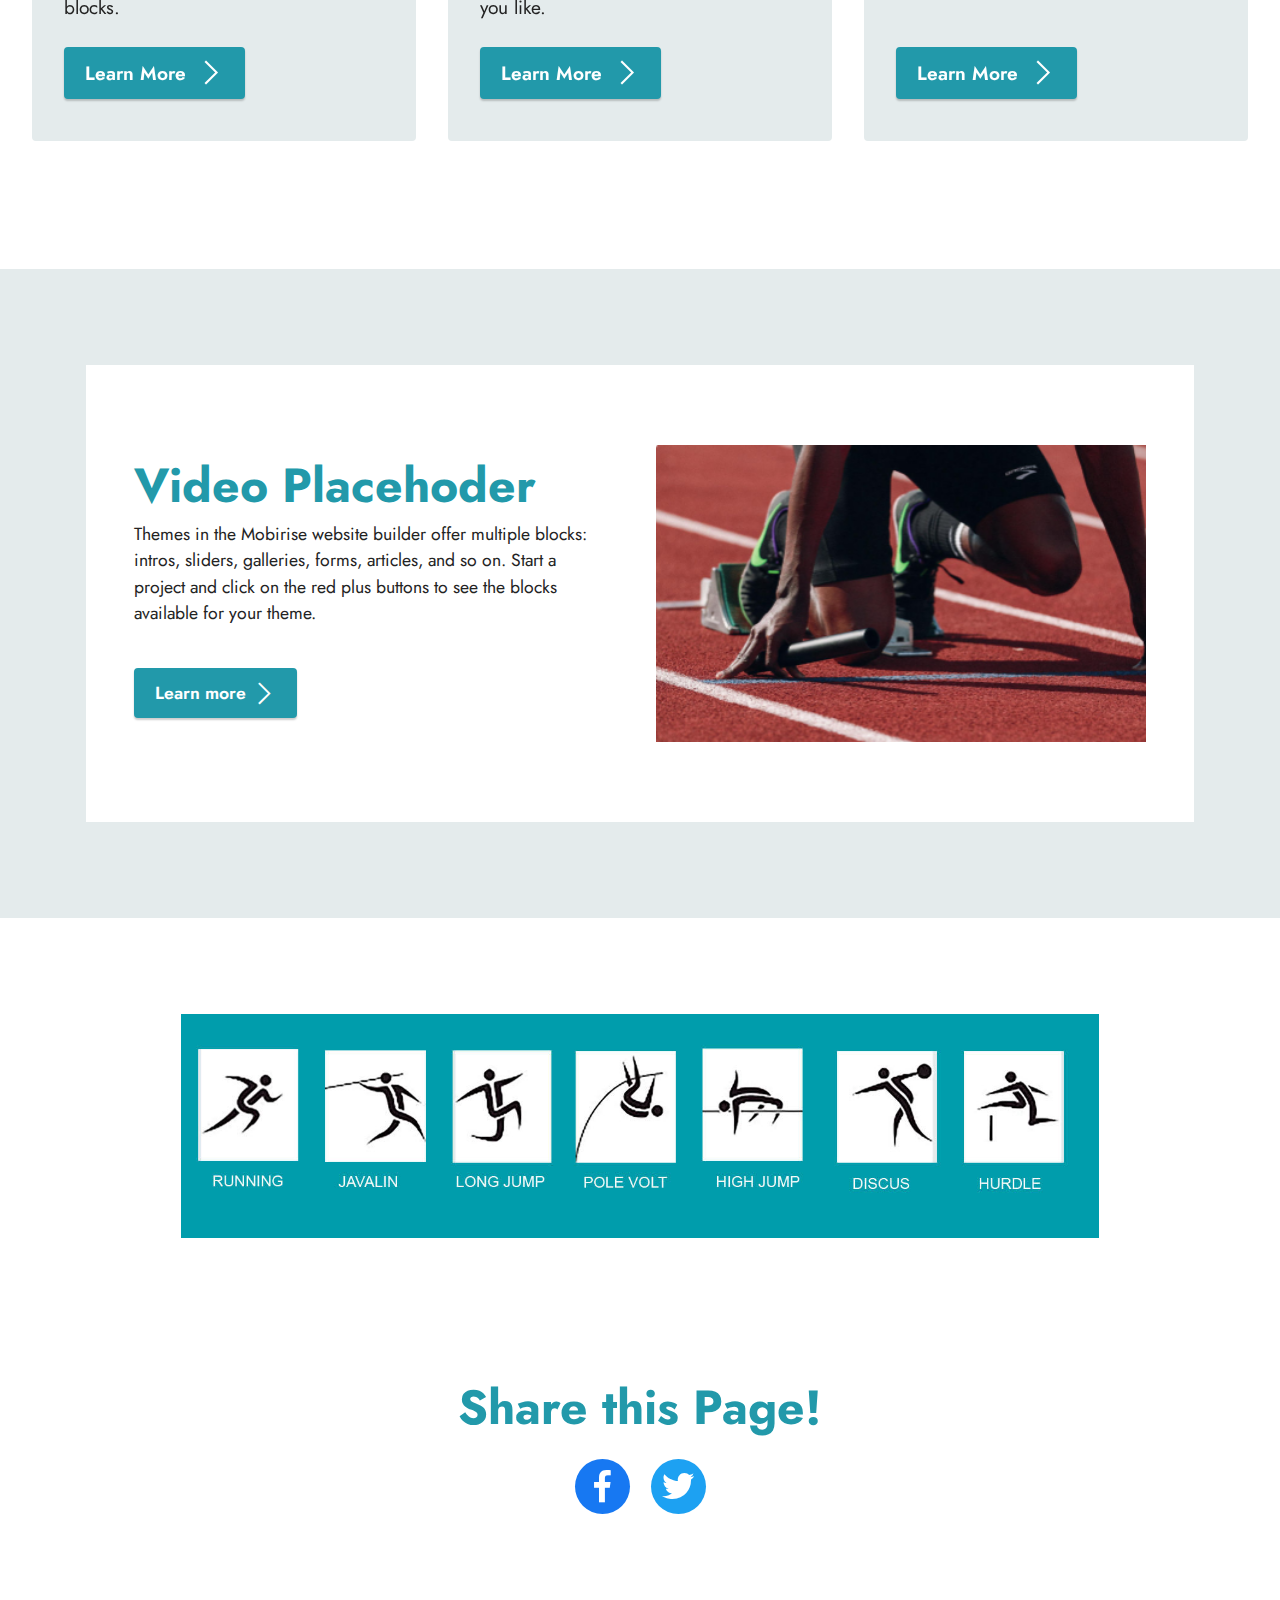
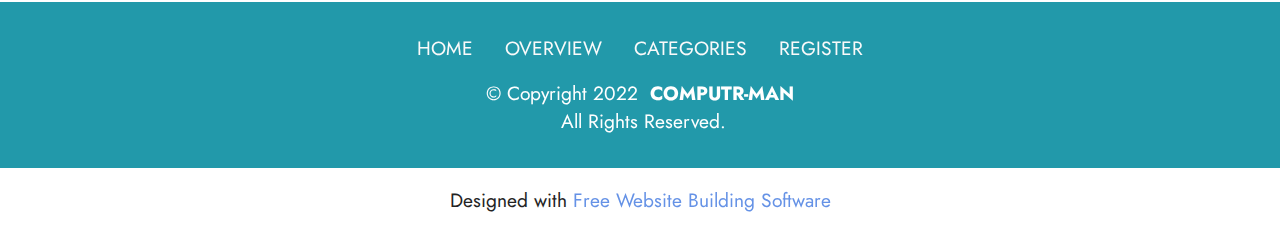
==== commit 2e43b57c: "Update index.html" ====
--- a/index.html
+++ b/index.html
@@ -75,51 +75,7 @@
     <div class="align-center container">
         <div class="row justify-content-center">
             <div class="col-12 col-lg-10">
-                <h1 class="mbr-section-title mbr-fonts-style mbr-white mb-3 display-1"><strong>KENYA
-                  
-                  
-                  
-                  
-                  
-                  
-                  
-                  
-                  
-                  
-                  
-                  
-                  
-                  
-                  
-                  
-                  
-                  
-                  
-                  
-                  
-                  
-                  
-                  
-                  
-                  
-                  
-                  
-                  
-                  
-                  
-                  
-                  
-                  
-                  
-                  
-                  
-                  
-                  
-                  
-                  
-                  
-                  
-                  RELAYS.COM</strong></h1>
+                <h1 class="mbr-section-title mbr-fonts-style mbr-white mb-3 display-1"><strong>KENYARELAYS.COM</strong></h1>
                 
                 <p class="mbr-text mbr-white mbr-fonts-style display-7">2023 Theme: Shelly Anne Frazier Price:&nbsp;WE ARE COMINBG FOR YOU!<br><br></p>
                 <div class="mbr-section-btn mt-3"><a class="btn btn-white display-4" href="categories.html">CATEGORIES</a> <a class="btn btn-white display-4" href="events.html">EVENTS<br></a>  <a class="btn btn-white display-4" href="reg-fees.html">Registration Fees</a> <a class="btn btn-white display-4" href="earnings.html">EARNINGS</a> <a class="btn btn-white display-4" href="results.html">RESULTS</a></div>
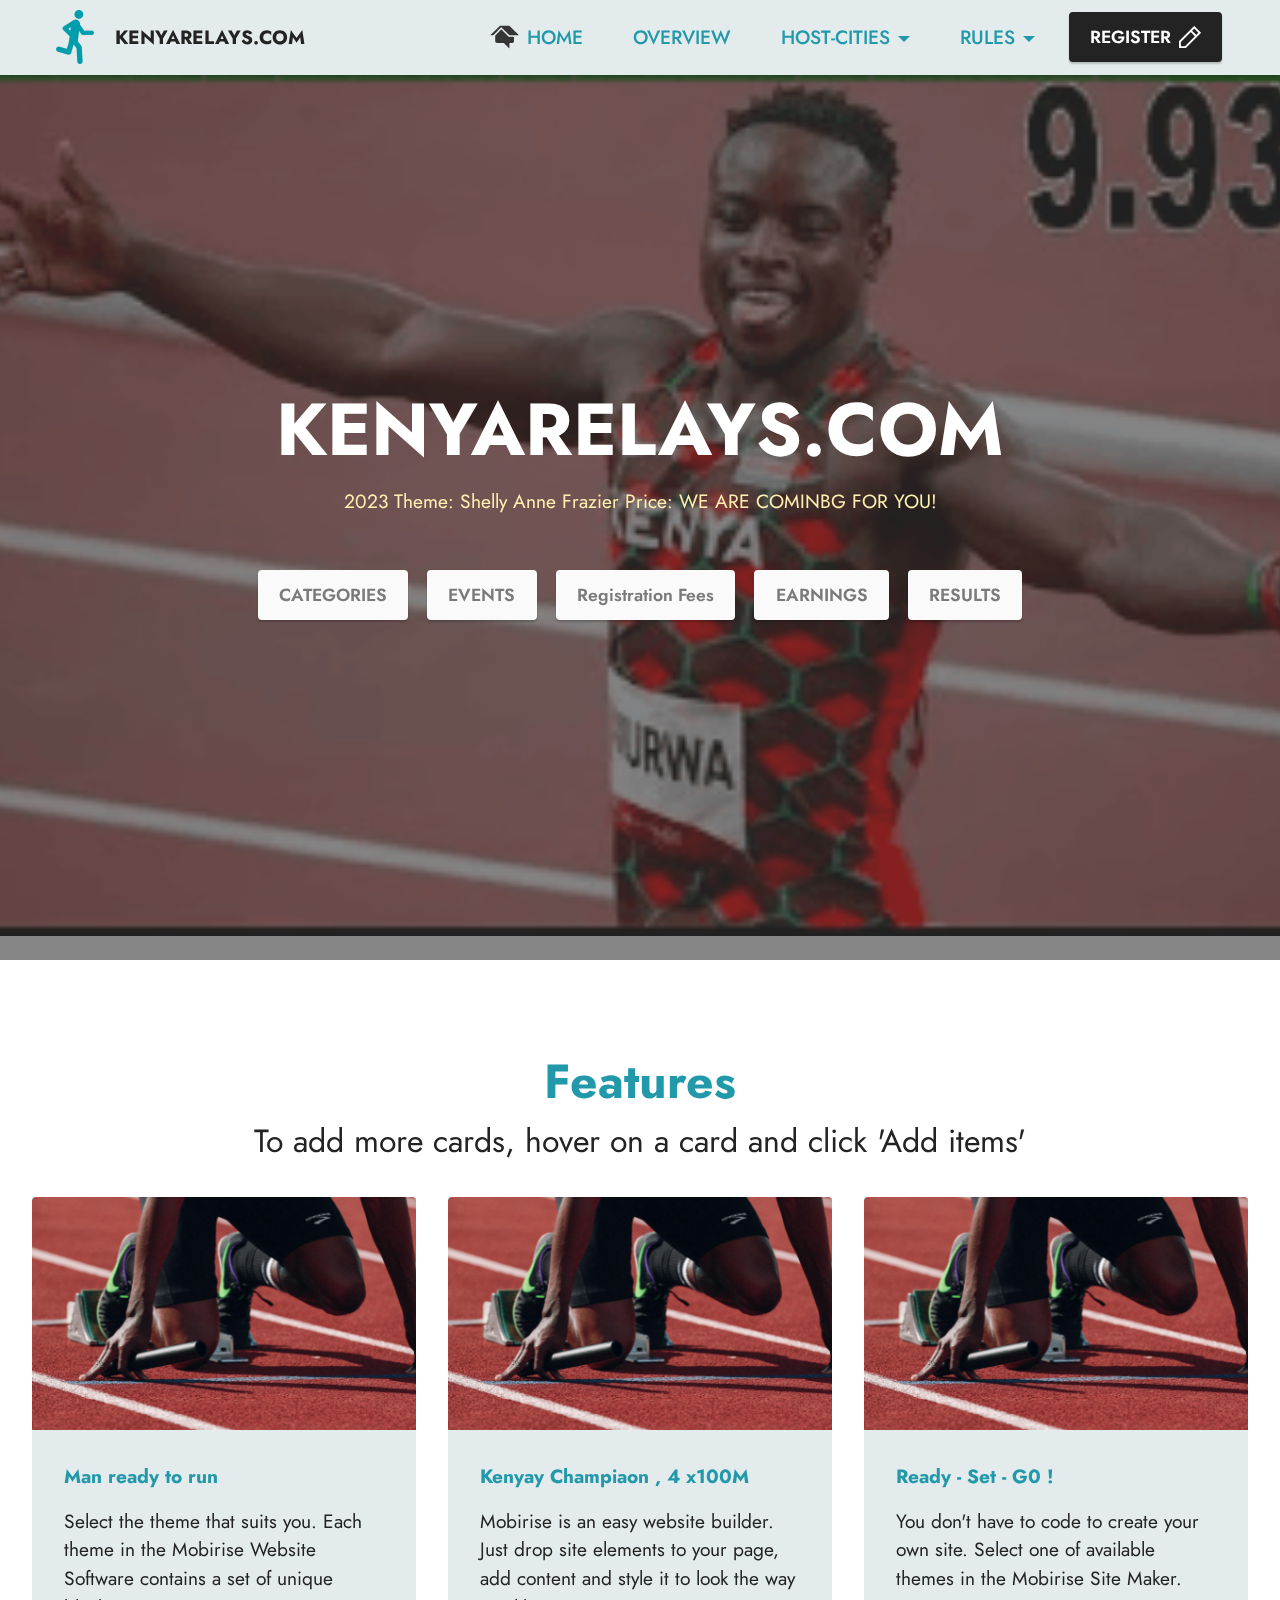
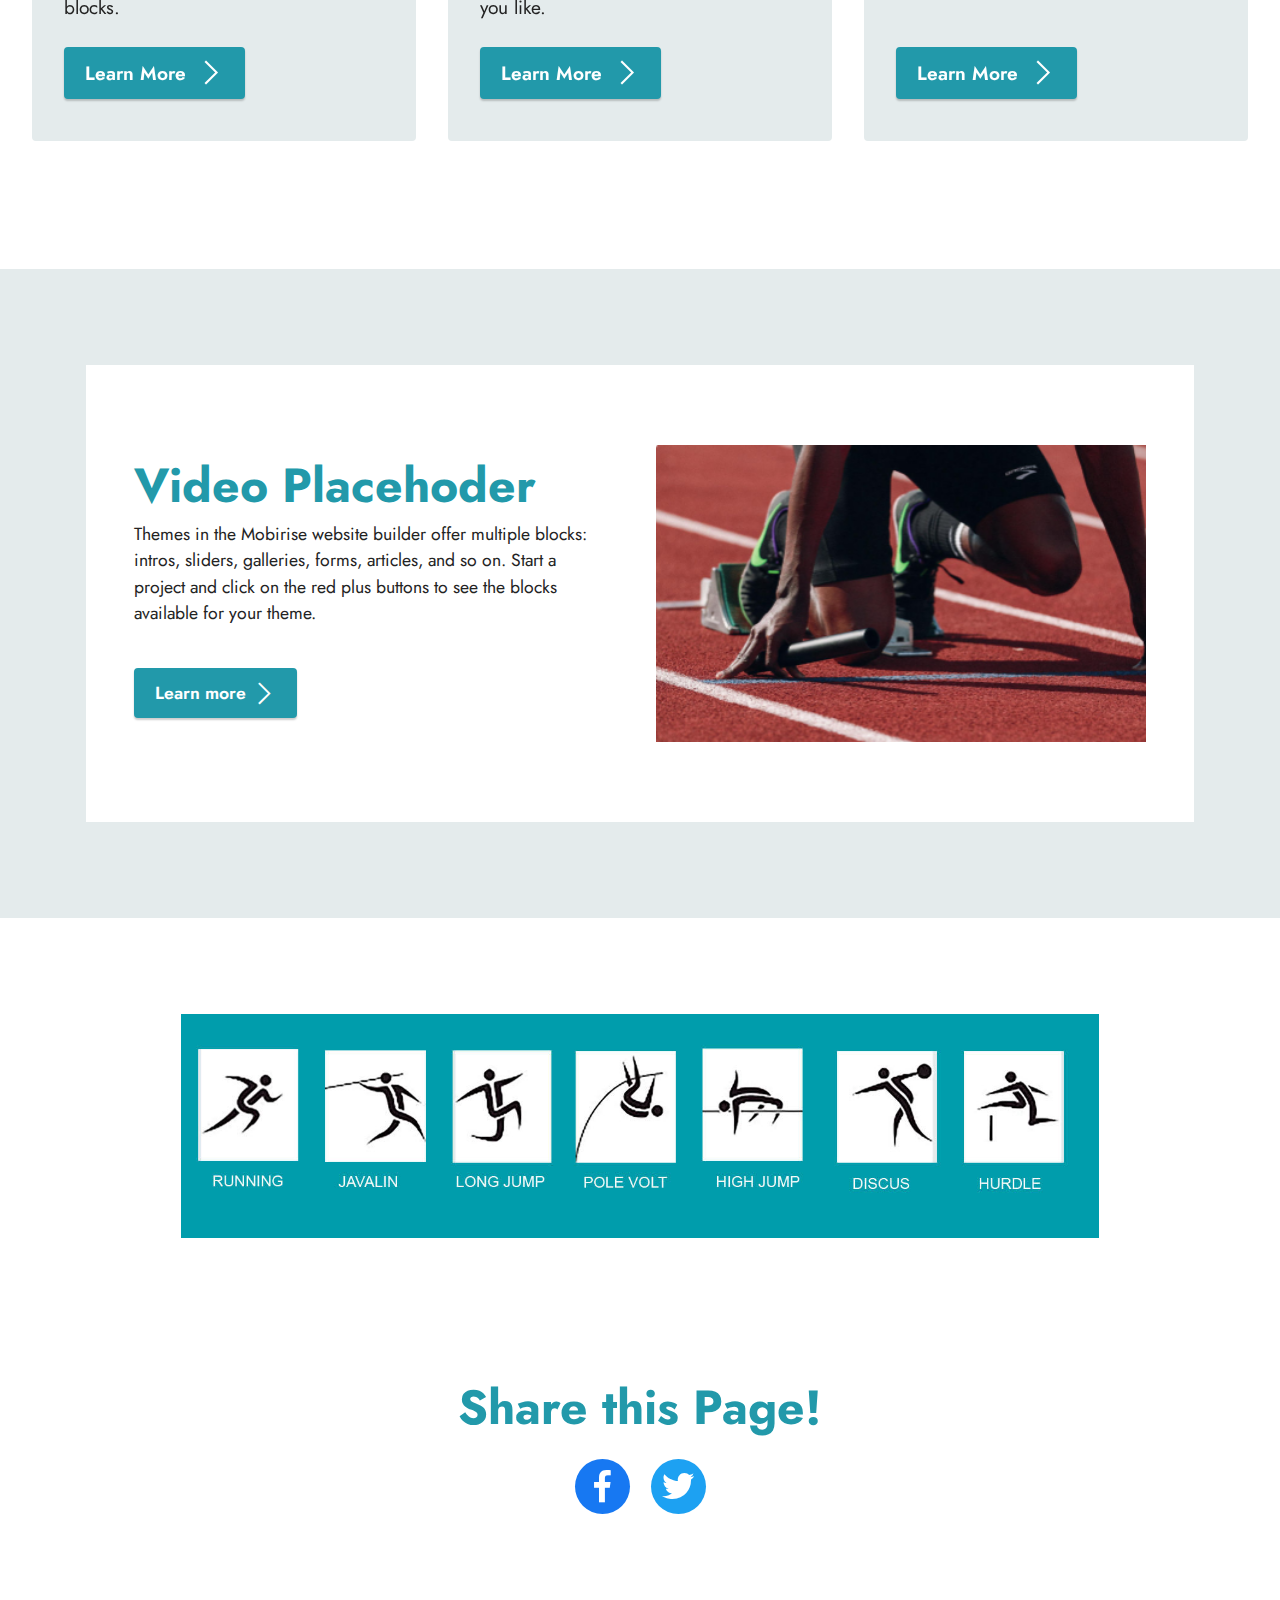
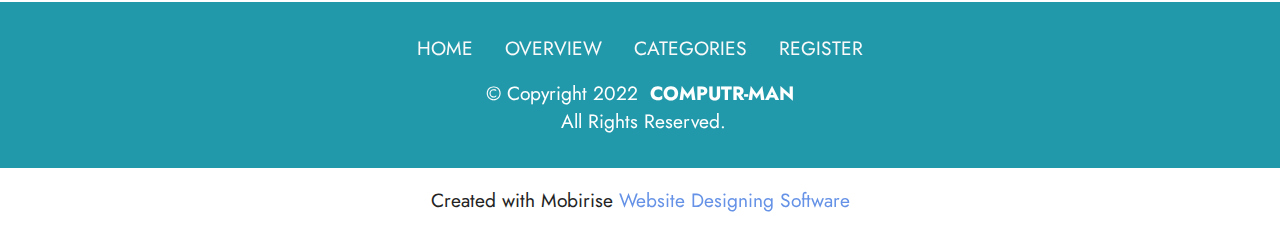
==== commit b0b2fcc9: "Add files via upload" ====
--- a/index.html
+++ b/index.html
@@ -244,9 +244,9 @@
             </div>
         </div>
     </div>
-</section><section class="display-7" style="padding: 0;align-items: center;justify-content: center;flex-wrap: wrap;    align-content: center;display: flex;position: relative;height: 4rem;"><a href="https://mobiri.se/402367" style="flex: 1 1;height: 4rem;position: absolute;width: 100%;z-index: 1;"><img alt="" style="height: 4rem;" src="[data-uri]"></a><p style="margin: 0;text-align: center;" class="display-7">Designed with &#8204;</p><a style="z-index:1" href="https://mobirise.com"> Free Website  Building Software</a></section><script src="assets/bootstrap/js/bootstrap.bundle.min.js"></script>  <script src="assets/parallax/jarallax.js"></script>  <script src="assets/smoothscroll/smooth-scroll.js"></script>  <script src="assets/ytplayer/index.js"></script>  <script src="assets/dropdown/js/navbar-dropdown.js"></script>  <script src="assets/sociallikes/social-likes.js"></script>  <script src="assets/theme/js/script.js"></script>  
+</section><section class="display-7" style="padding: 0;align-items: center;justify-content: center;flex-wrap: wrap;    align-content: center;display: flex;position: relative;height: 4rem;"><a href="https://mobiri.se/402367" style="flex: 1 1;height: 4rem;position: absolute;width: 100%;z-index: 1;"><img alt="" style="height: 4rem;" src="[data-uri]"></a><p style="margin: 0;text-align: center;" class="display-7">Created with Mobirise &#8204;</p><a style="z-index:1" href="https://mobirise.com/website-design-software.html">Website Designing Software</a></section><script src="assets/bootstrap/js/bootstrap.bundle.min.js"></script>  <script src="assets/parallax/jarallax.js"></script>  <script src="assets/smoothscroll/smooth-scroll.js"></script>  <script src="assets/ytplayer/index.js"></script>  <script src="assets/dropdown/js/navbar-dropdown.js"></script>  <script src="assets/sociallikes/social-likes.js"></script>  <script src="assets/theme/js/script.js"></script>  
   
   
  <div id="scrollToTop" class="scrollToTop mbr-arrow-up"><a style="text-align: center;"><i class="mbr-arrow-up-icon mbr-arrow-up-icon-cm cm-icon cm-icon-smallarrow-up"></i></a></div>
   </body>
-</html>
+</html>